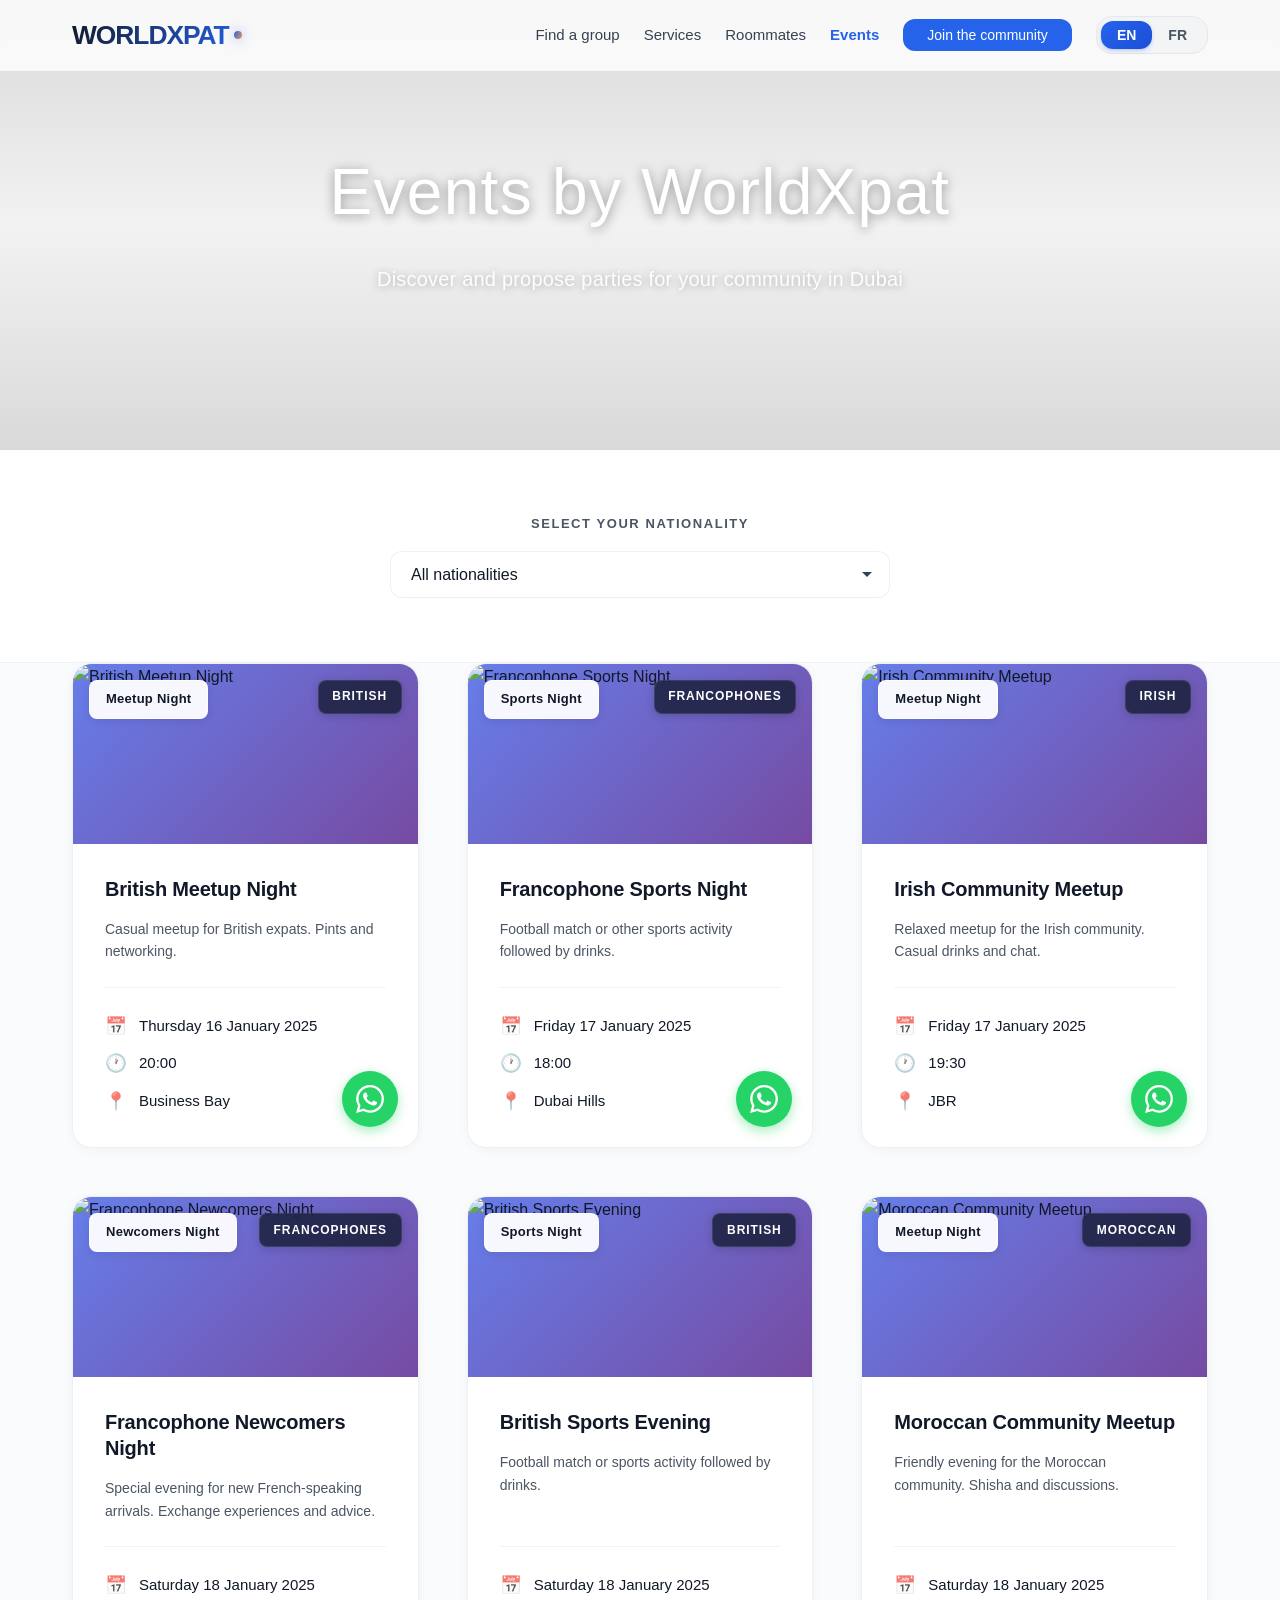
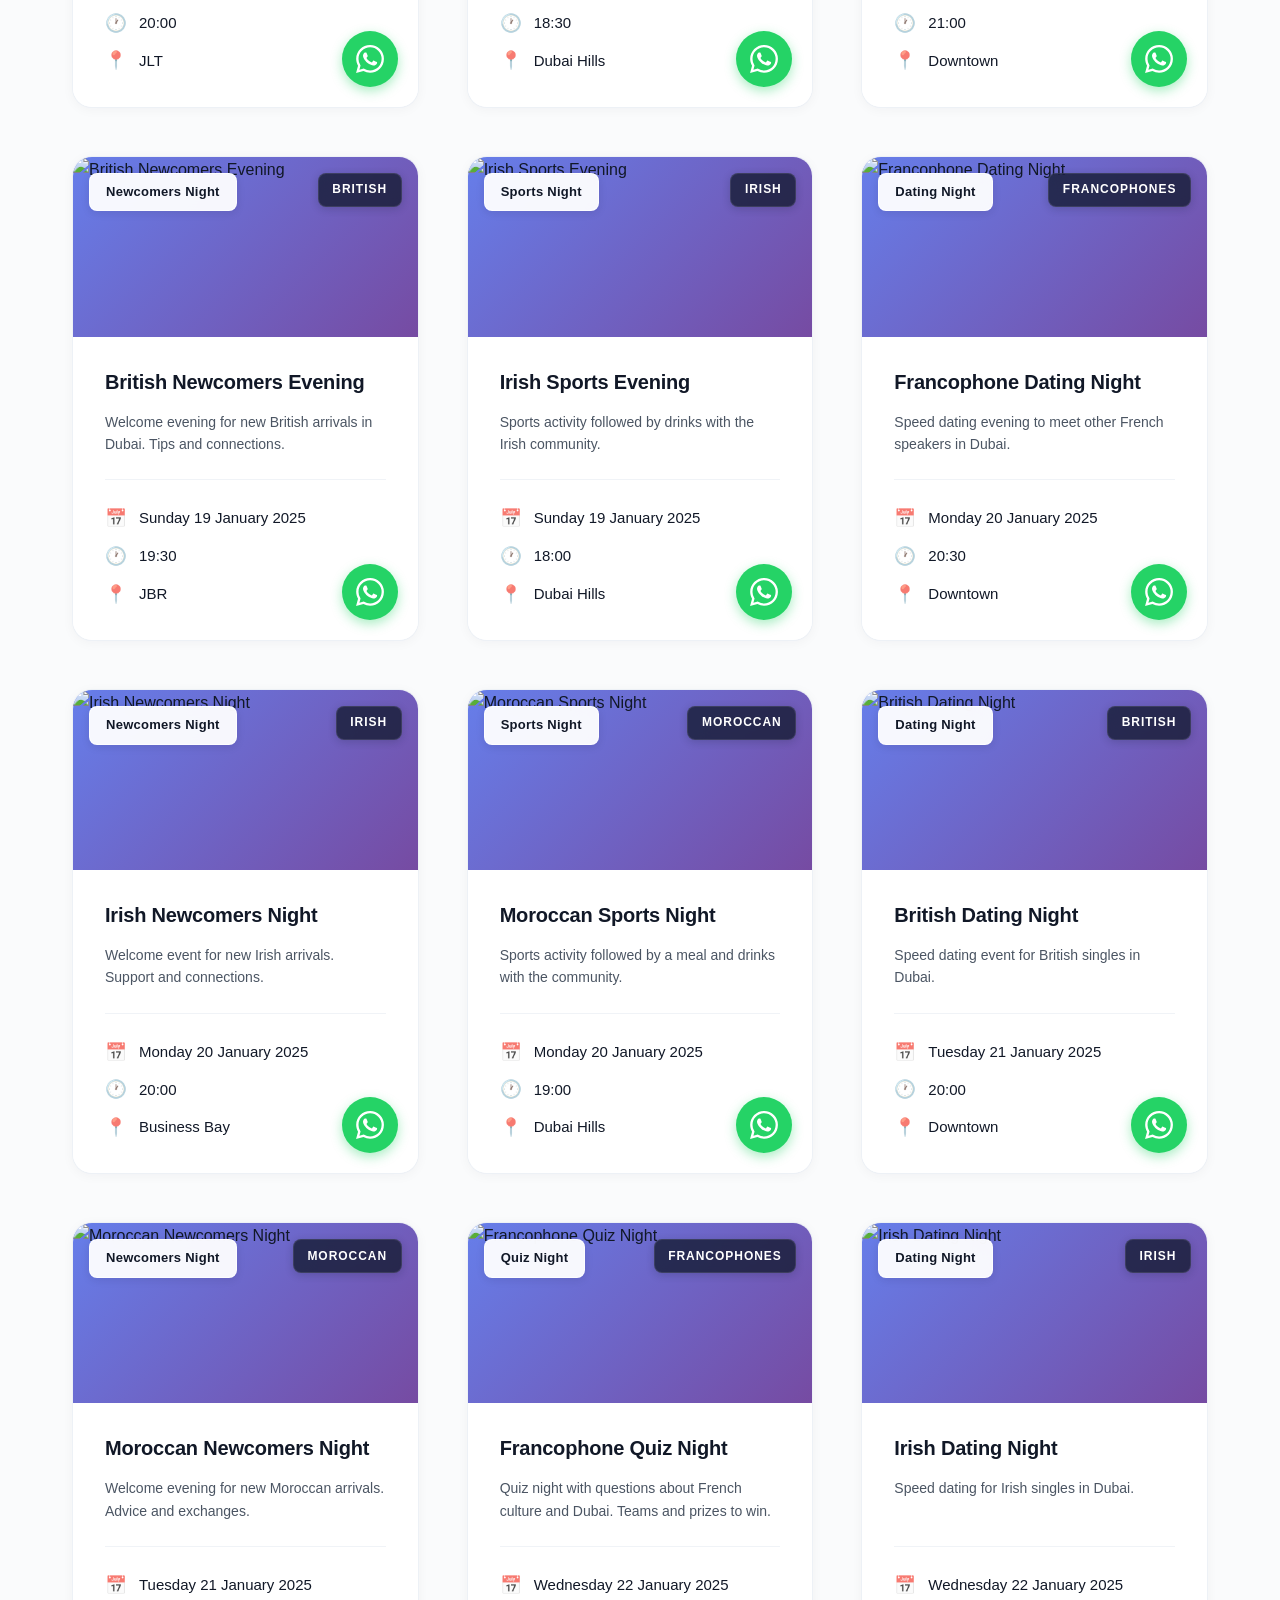
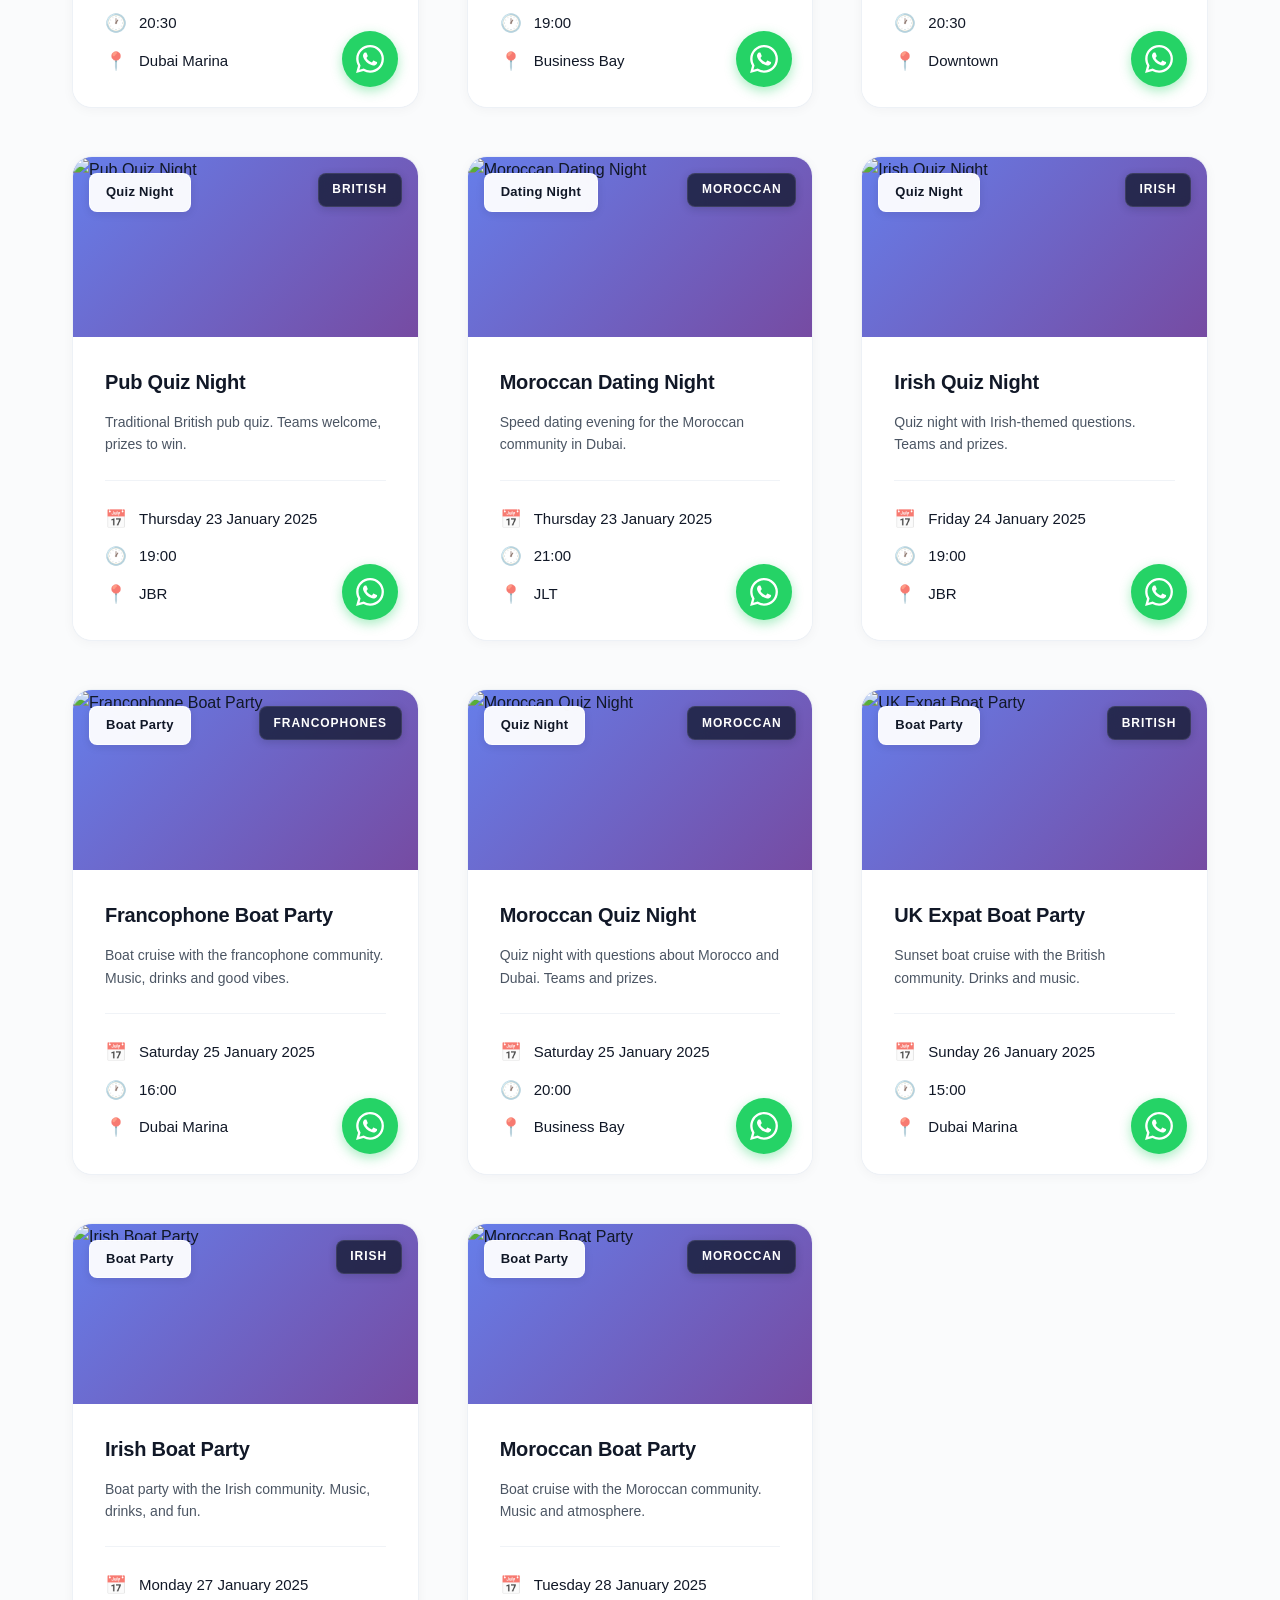
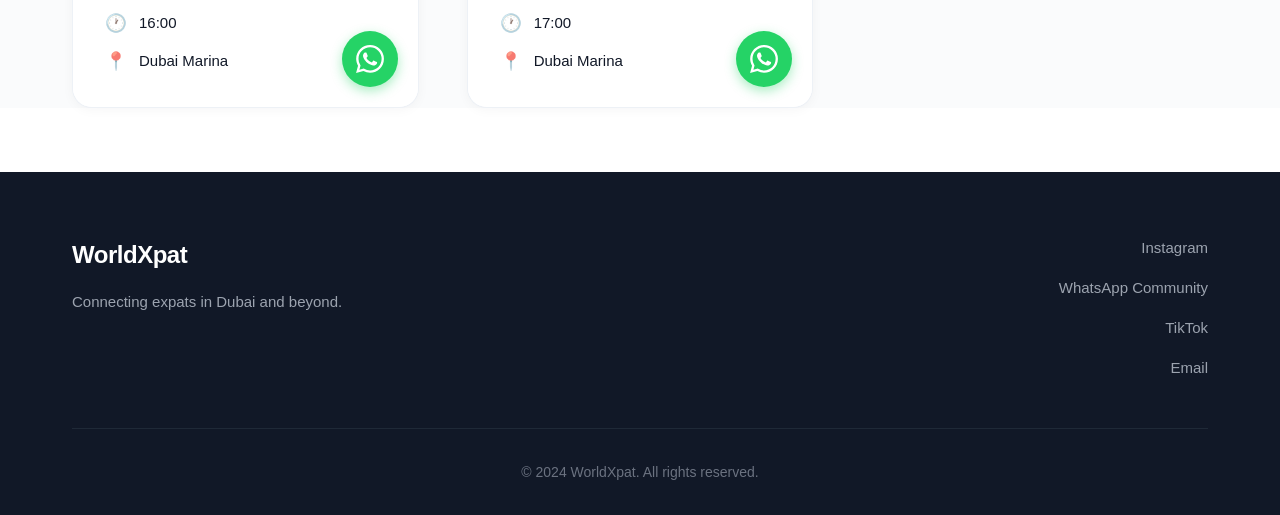
==== WXPP/events.html @ 58583280 "Add files via upload" ====
<!DOCTYPE html>
<html lang="fr">
<head>
  <meta charset="UTF-8">
  <meta name="viewport" content="width=device-width, initial-scale=1.0">
  <meta name="description" content="Proposez et découvrez des événements pour votre communauté à Dubaï - WorldXpat">
  <title>Événements - WorldXpat</title>
  <link rel="stylesheet" href="styles.css">
  <link rel="stylesheet" href="events.css">
</head>
<body>
  <!-- Header / Navbar -->
  <header id="header" class="header">
    <nav class="nav container">
      <div class="nav-logo">
        <a href="index.html" data-i18n="nav_logo">WorldXpat</a>
      </div>
      <ul class="nav-links" id="navLinks">
        <li><a href="index.html#nationalities" class="nav-link" data-i18n="nav_find_group">Find a group</a></li>
        <li><a href="partners.html" class="nav-link">Services</a></li>
        <li><a href="colocation.html" class="nav-link" data-i18n="nav_colocation">Colocation</a></li>
        <li><a href="events.html" class="nav-link active" data-i18n="nav_events">Événements</a></li>
        <li><a href="index.html#groups" class="nav-link btn-nav-cta" data-i18n="nav_cta">Join the community</a></li>
        <li id="languageSwitch" class="nav-link">
          <div class="language-switcher">
            <button type="button" class="language-option" data-language-option="en" aria-pressed="true">EN</button>
            <button type="button" class="language-option" data-language-option="fr" aria-pressed="false">FR</button>
          </div>
        </li>
      </ul>
      <button class="nav-toggle" id="navToggle" aria-label="Toggle menu" data-i18n-attr="aria-label:nav_toggle_label">
        <span></span>
        <span></span>
        <span></span>
      </button>
    </nav>
  </header>

  <!-- Events Hero Section -->
  <section class="events-hero-section">
    <div class="container">
      <h1 class="events-hero-title" data-i18n="events_hero_title">Événements by WorldXpat</h1>
      <p class="events-hero-subtitle" data-i18n="events_hero_subtitle">Découvrez et proposez des soirées pour votre communauté à Dubaï</p>
    </div>
  </section>

  <!-- Nationality Selector -->
  <section class="events-filter-section">
    <div class="container">
      <div class="events-filter-container">
        <label for="nationalitySelect" class="events-filter-label" data-i18n="events_select_nationality">Sélectionnez votre nationalité</label>
        <select id="nationalitySelect" class="events-nationality-select">
          <option value="" data-i18n="events_all_nationalities">Toutes les nationalités</option>
          <option value="FR">🇫🇷 Francophones</option>
          <option value="GB">🇬🇧 British</option>
          <option value="IE">🇮🇪 Irish</option>
          <option value="MA">🇲🇦 Moroccan</option>
        </select>
      </div>
    </div>
  </section>

  <!-- Events List -->
  <section class="events-list-section">
    <div class="container">
      <div id="eventsContainer" class="events-container-grid">
        <!-- Les événements seront affichés ici par JavaScript -->
      </div>
      <div id="eventsEmpty" class="events-empty-state" style="display: none;">
        <p data-i18n="events_empty">Aucun événement disponible pour cette nationalité pour le moment.</p>
      </div>
    </div>
  </section>

  <!-- Footer -->
  <footer class="footer">
    <div class="container">
      <div class="footer-content">
        <div class="footer-brand">
          <h3 class="footer-logo">WorldXpat</h3>
          <p class="footer-tagline" data-i18n="footer_tagline">Connecting expats in Dubai and beyond.</p>
        </div>
        <div class="footer-links">
          <a href="https://instagram.com/worldxpat_dubai" target="_blank" rel="noopener" class="footer-link" data-i18n="footer_instagram">Instagram</a>
          <a href="#" class="footer-link" data-i18n="footer_whatsapp">WhatsApp Community</a>
          <a href="https://www.tiktok.com/@worldXpat4" target="_blank" rel="noopener" class="footer-link" data-i18n="footer_tiktok">TikTok</a>
          <a href="mailto:romain@worldxpat.com" class="footer-link" data-i18n="footer_email">Email</a>
        </div>
      </div>
      <div class="footer-bottom">
        <p data-i18n="footer_bottom">&copy; 2024 WorldXpat. All rights reserved.</p>
      </div>
    </div>
  </footer>

  <script src="script.js"></script>
  <script src="events.js"></script>
</body>
</html>
---- WXPP/styles.css ----
/* ============================================
   VARIABLES & RESET
   ============================================ */

:root {
  /* Couleurs principales */
  --color-primary: #2563eb;
  --color-primary-dark: #1d4ed8;
  --color-primary-light: #3b82f6;
  
  /* Couleurs secondaires (sable/beige) */
  --color-sand: #f6d5b0;
  --color-sand-light: #fae8d1;
  --color-sand-dark: #ec9455;
  
  /* Gold accents for premium feel */
  --color-gold: #d4af37;
  --color-gold-light: #f4e4bc;
  --color-gold-dark: #b8941f;
  
  /* Neutres */
  --color-white: #ffffff;
  --color-gray-50: #f9fafb;
  --color-gray-100: #f3f4f6;
  --color-gray-200: #e5e7eb;
  --color-gray-300: #d1d5db;
  --color-gray-400: #9ca3af;
  --color-gray-500: #6b7280;
  --color-gray-600: #4b5563;
  --color-gray-700: #374151;
  --color-gray-800: #1f2937;
  --color-gray-900: #111827;
  
  /* Typographie */
  --font-family: -apple-system, BlinkMacSystemFont, 'Segoe UI', 'Roboto', 'Oxygen',
    'Ubuntu', 'Cantarell', 'Fira Sans', 'Droid Sans', 'Helvetica Neue', sans-serif;
  
  /* Espacements */
  --spacing-xs: 0.5rem;
  --spacing-sm: 1rem;
  --spacing-md: 1.5rem;
  --spacing-lg: 2rem;
  --spacing-xl: 3rem;
  --spacing-2xl: 4rem;
  --spacing-3xl: 6rem;
  
  /* Ombres */
  --shadow-sm: 0 1px 2px 0 rgba(0, 0, 0, 0.05);
  --shadow-md: 0 4px 6px -1px rgba(0, 0, 0, 0.1), 0 2px 4px -1px rgba(0, 0, 0, 0.06);
  --shadow-lg: 0 10px 15px -3px rgba(0, 0, 0, 0.1), 0 4px 6px -2px rgba(0, 0, 0, 0.05);
  --shadow-xl: 0 20px 25px -5px rgba(0, 0, 0, 0.1), 0 10px 10px -5px rgba(0, 0, 0, 0.04);
  
  /* Bordures */
  --radius-sm: 0.5rem;
  --radius-md: 0.75rem;
  --radius-lg: 1rem;
  --radius-xl: 1.5rem;
  --radius-2xl: 2rem;
  
  /* Transitions */
  --transition-fast: 150ms ease;
  --transition-base: 300ms ease;
  --transition-slow: 500ms ease;
}

* {
  margin: 0;
  padding: 0;
  box-sizing: border-box;
}

html {
  scroll-behavior: smooth;
  font-size: 16px;
}

body {
  font-family: var(--font-family);
  color: var(--color-gray-900);
  background-color: var(--color-white);
  line-height: 1.6;
  -webkit-font-smoothing: antialiased;
  -moz-osx-font-smoothing: grayscale;
}

/* ============================================
   UTILITAIRES
   ============================================ */

.container {
  width: 100%;
  max-width: 1200px;
  margin: 0 auto;
  padding: 0 var(--spacing-md);
}

@media (min-width: 768px) {
  .container {
    padding: 0 var(--spacing-lg);
  }
}

.text-primary {
  color: var(--color-primary);
}

.section {
  padding: var(--spacing-3xl) 0;
}

.section-alt {
  background-color: var(--color-gray-50);
}

.section-header {
  text-align: center;
  margin-bottom: var(--spacing-2xl);
  max-width: 700px;
  margin-left: auto;
  margin-right: auto;
}

.section-title {
  font-size: 2rem;
  font-weight: 700;
  color: var(--color-gray-900);
  margin-bottom: var(--spacing-sm);
  letter-spacing: -0.02em;
}

.section-subtitle {
  font-size: 1.125rem;
  color: var(--color-gray-600);
  line-height: 1.7;
}

@media (min-width: 768px) {
  .section-title {
    font-size: 2.5rem;
  }
  
  .section-subtitle {
    font-size: 1.25rem;
  }
}

/* ============================================
   HEADER / NAVBAR
   ============================================ */

.header {
  position: fixed;
  top: 0;
  left: 0;
  right: 0;
  z-index: 1000;
  background-color: rgba(255, 255, 255, 0.8);
  backdrop-filter: blur(10px);
  -webkit-backdrop-filter: blur(10px);
  transition: all var(--transition-base);
  border-bottom: 1px solid transparent;
}

.header.scrolled {
  background-color: rgba(255, 255, 255, 0.95);
  box-shadow: var(--shadow-sm);
  border-bottom-color: var(--color-gray-200);
}

.nav {
  display: flex;
  align-items: center;
  justify-content: space-between;
  padding: var(--spacing-md) var(--spacing-md);
  height: 70px;
  gap: var(--spacing-sm);
  overflow: hidden;
}

@media (min-width: 768px) {
  .nav {
    padding: var(--spacing-md) var(--spacing-lg);
  }
}

.nav-logo a {
  font-size: 1.65rem;
  font-weight: 700;
  text-decoration: none;
  letter-spacing: -0.04em;
  background: linear-gradient(120deg, var(--color-gray-900), var(--color-primary));
  -webkit-background-clip: text;
  background-clip: text;
  color: transparent;
  display: inline-flex;
  align-items: center;
  gap: 0.35rem;
  transition: transform var(--transition-fast);
  text-transform: uppercase;
}

.nav-logo a::after {
  content: '';
  width: 8px;
  height: 8px;
  border-radius: 999px;
  background: linear-gradient(120deg, var(--color-primary), var(--color-sand-dark));
  box-shadow: 0 0 12px rgba(37, 99, 235, 0.5);
}

.nav-logo a:hover {
  transform: translateY(-1px);
}

.nav-links {
  display: none;
  list-style: none;
  align-items: center;
  gap: var(--spacing-md);
  flex-wrap: nowrap;
  white-space: nowrap;
}

@media (min-width: 768px) {
  .nav-links {
    display: flex;
    gap: var(--spacing-sm);
  }
}

@media (min-width: 1024px) {
  .nav-links {
    gap: var(--spacing-md);
  }
}

.nav-link {
  color: var(--color-gray-700);
  text-decoration: none;
  font-size: 0.875rem;
  font-weight: 500;
  transition: color var(--transition-fast);
  position: relative;
  white-space: nowrap;
  flex-shrink: 0;
}

@media (min-width: 1024px) {
  .nav-link {
    font-size: 0.9375rem;
  }
}

.nav-link:hover {
  color: var(--color-primary);
}

.nav-link.btn-nav-cta {
  background-color: var(--color-primary);
  color: var(--color-white);
  padding: var(--spacing-xs) var(--spacing-sm);
  border-radius: var(--radius-md);
  transition: all var(--transition-fast);
  font-size: 0.8125rem;
  white-space: nowrap;
  flex-shrink: 0;
}

@media (min-width: 1024px) {
  .nav-link.btn-nav-cta {
    padding: var(--spacing-xs) var(--spacing-md);
    font-size: 0.875rem;
  }
}

.nav-link.btn-nav-cta:hover {
  background-color: var(--color-primary-dark);
  color: var(--color-white);
  transform: translateY(-1px);
  box-shadow: var(--shadow-md);
}

.nav-toggle {
  display: flex;
  flex-direction: column;
  gap: 4px;
  background: none;
  border: none;
  cursor: pointer;
  padding: var(--spacing-xs);
}

@media (min-width: 768px) {
  .nav-toggle {
    display: none;
  }
}

.nav-toggle span {
  width: 24px;
  height: 2px;
  background-color: var(--color-gray-900);
  transition: all var(--transition-fast);
  border-radius: 2px;
}

.nav-toggle.active span:nth-child(1) {
  transform: rotate(45deg) translate(6px, 6px);
}

.nav-toggle.active span:nth-child(2) {
  opacity: 0;
}

.nav-toggle.active span:nth-child(3) {
  transform: rotate(-45deg) translate(6px, -6px);
}

/* Language Switcher */
.language-switcher {
  display: inline-flex;
  align-items: center;
  background-color: var(--color-gray-100);
  border-radius: var(--radius-lg);
  padding: 4px;
  gap: 0;
  position: relative;
  border: 1px solid var(--color-gray-200);
  transition: all var(--transition-fast);
  flex-shrink: 0;
  white-space: nowrap;
}

.language-switcher:hover {
  border-color: var(--color-gray-300);
  box-shadow: var(--shadow-sm);
}

.language-option {
  position: relative;
  padding: 6px 12px;
  font-size: 0.8125rem;
  font-weight: 600;
  color: var(--color-gray-600);
  background: transparent;
  border: none;
  border-radius: var(--radius-md);
  cursor: pointer;
  transition: all var(--transition-fast);
  font-family: inherit;
  z-index: 1;
  min-width: 40px;
  text-align: center;
  white-space: nowrap;
}

@media (min-width: 1024px) {
  .language-option {
    padding: 6px 16px;
    font-size: 0.875rem;
    min-width: 44px;
  }
}

.language-option:hover {
  color: var(--color-gray-900);
}

.language-option[aria-pressed="true"] {
  color: var(--color-white);
  background: linear-gradient(135deg, var(--color-primary), var(--color-primary-dark));
  box-shadow: 
    0 2px 4px rgba(37, 99, 235, 0.2),
    0 1px 2px rgba(37, 99, 235, 0.1);
}

.language-option[aria-pressed="true"]:hover {
  background: linear-gradient(135deg, var(--color-primary-dark), var(--color-primary));
  transform: translateY(-1px);
  box-shadow: 
    0 4px 6px rgba(37, 99, 235, 0.25),
    0 2px 4px rgba(37, 99, 235, 0.15);
}

/* Mobile menu */
@media (max-width: 767px) {
  .nav-links.mobile-open {
    display: flex;
    flex-direction: column;
    position: absolute;
    top: 100%;
    left: 0;
    right: 0;
    background-color: var(--color-white);
    padding: var(--spacing-md);
    box-shadow: var(--shadow-lg);
    border-top: 1px solid var(--color-gray-200);
  }
  
  .nav-links.mobile-open .nav-link {
    padding: var(--spacing-sm) 0;
    width: 100%;
  }
}

/* ============================================
   HERO SECTION
   ============================================ */

.hero {
  position: relative;
  padding: calc(70px + var(--spacing-3xl)) 0 calc(var(--spacing-3xl) + var(--spacing-xl));
  min-height: calc(100vh - 70px);
  display: flex;
  align-items: center;
  overflow: hidden;
}

/* Hero Background - Dégradé radial + shapes floues */
.hero-background {
  position: absolute;
  top: 0;
  left: 0;
  right: 0;
  bottom: 0;
  z-index: 0;
  pointer-events: none;
}

.hero-gradient {
  position: absolute;
  top: -20%;
  left: -10%;
  width: 120%;
  height: 120%;
  background: radial-gradient(circle at 30% 50%, rgba(37, 99, 235, 0.08) 0%, rgba(255, 255, 255, 0) 60%);
  opacity: 1;
}

.hero-shape {
  position: absolute;
  border-radius: 50%;
  filter: blur(100px);
  opacity: 0.4;
  pointer-events: none;
}

.hero-shape-1 {
  width: 500px;
  height: 500px;
  background: var(--color-primary);
  top: -200px;
  right: -150px;
  animation: float 20s ease-in-out infinite;
}

.hero-shape-2 {
  width: 400px;
  height: 400px;
  background: var(--color-sand);
  bottom: -150px;
  left: -100px;
  animation: float 25s ease-in-out infinite reverse;
}

@keyframes float {
  0%, 100% {
    transform: translate(0, 0) scale(1);
  }
  50% {
    transform: translate(30px, -30px) scale(1.1);
  }
}

.hero-content {
  position: relative;
  z-index: 1;
  display: grid;
  gap: var(--spacing-2xl);
  align-items: start;
  width: 100%;
}

@media (min-width: 1024px) {
  .hero-content {
    grid-template-columns: 1fr 1fr;
    gap: var(--spacing-3xl);
    align-items: center;
  }
}

.hero-text {
  display: flex;
  flex-direction: column;
  gap: var(--spacing-xl);
  max-width: 520px;
}

.hero-text .hero-title,
.hero-text .hero-subtitle,
.hero-text .hero-cta {
  width: 100%;
}

.hero-text-wrapper {
  width: 100%;
}

.hero-text {
  margin: 0 auto;
}

@media (min-width: 1024px) {
  .hero-text {
    margin: 0;
  }
}

.hero-visual {
  position: relative;
  z-index: 1;
  display: flex;
  width: 100%;
  justify-content: center;
}

.hero-visual::before {
  content: '';
  position: absolute;
  top: -10%;
  right: 10%;
  width: 220px;
  height: 220px;
  background: radial-gradient(circle, rgba(250, 232, 209, 0.7), transparent 70%);
  filter: blur(20px);
  opacity: 0.6;
  pointer-events: none;
  z-index: -1;
}

@media (min-width: 1024px) {
  .hero-visual {
    justify-content: flex-end;
  }
}

.hero-cards {
  display: flex;
  flex-direction: column;
  gap: var(--spacing-xl);
  width: min(420px, 100%);
  margin: 0 auto;
}

@media (min-width: 640px) {
  .hero-cards {
    width: min(460px, 100%);
  }
}

.founder-card {
  width: min(360px, 100%);
  background: rgba(255, 255, 255, 0.92);
  border: 1px solid rgba(255, 255, 255, 0.6);
  border-radius: 32px;
  padding: var(--spacing-lg);
  box-shadow:
    0 25px 60px rgba(15, 23, 42, 0.15),
    0 10px 25px rgba(15, 23, 42, 0.08);
  backdrop-filter: blur(18px);
  -webkit-backdrop-filter: blur(18px);
  position: relative;
  overflow: hidden;
}

.founder-card::after {
  content: '';
  position: absolute;
  inset: 0;
  border-radius: 32px;
  border: 1px solid rgba(37, 99, 235, 0.15);
  pointer-events: none;
}

.founder-image {
  width: min(260px, 100%);
  aspect-ratio: 1 / 1;
  padding: 6px;
  border-radius: 999px;
  background: linear-gradient(135deg, rgba(37, 99, 235, 0.7), rgba(236, 148, 85, 0.7));
  margin: 0 auto;
  display: flex;
}

.founder-image img {
  width: 100%;
  height: 100%;
  border-radius: 999px;
  object-fit: cover;
  display: block;
  box-shadow: inset 0 0 30px rgba(0, 0, 0, 0.12);
}

.founder-info {
  margin-top: var(--spacing-md);
}

.founder-label {
  font-size: 0.75rem;
  letter-spacing: 0.25em;
  text-transform: uppercase;
  color: var(--color-gray-500);
  margin-bottom: var(--spacing-xs);
}

.founder-name {
  font-size: 1.25rem;
  font-weight: 600;
  color: var(--color-gray-900);
  margin-bottom: var(--spacing-xs);
}

.founder-quote {
  font-size: 0.9375rem;
  color: var(--color-gray-600);
  line-height: 1.6;
  font-style: italic;
}

.hero-title {
  font-size: 2.75rem;
  font-weight: 700;
  line-height: 1.15;
  color: var(--color-gray-900);
  letter-spacing: -0.04em;
  margin: 0;
}

@media (min-width: 768px) {
  .hero-title {
    font-size: 3.85rem;
  }
}

@media (min-width: 1024px) {
  .hero-title {
    font-size: 4.4rem;
  }
}

.hero-subtitle {
  font-size: 1.25rem;
  color: var(--color-gray-600);
  line-height: 1.8;
  margin: 0;
  max-width: 90%;
}

@media (min-width: 768px) {
  .hero-subtitle {
    font-size: 1.375rem;
    max-width: 100%;
  }
}

.hero-cta {
  display: flex;
  flex-direction: column;
  gap: var(--spacing-md);
  margin-top: var(--spacing-sm);
}

@media (min-width: 640px) {
  .hero-cta {
    flex-direction: row;
    gap: var(--spacing-lg);
  }
}

/* Animations Hero */
.hero-animate-fade-up {
  opacity: 0;
  transform: translateY(30px);
  animation: fadeUp 800ms cubic-bezier(0.16, 1, 0.3, 1) forwards;
}

.hero-animate-slide-in {
  opacity: 0;
  transform: translateX(50px);
  animation: slideIn 800ms cubic-bezier(0.16, 1, 0.3, 1) forwards;
}

@keyframes fadeUp {
  to {
    opacity: 1;
    transform: translateY(0);
  }
}

@keyframes slideIn {
  to {
    opacity: 1;
    transform: translateX(0);
  }
}

/* Preview Card */
.hero-preview {
  position: relative;
}

.preview-card-wrapper {
  position: relative;
}

.preview-card-bg {
  position: absolute;
  top: 50%;
  left: 50%;
  transform: translate(-50%, -50%);
  width: 110%;
  height: 110%;
  background: radial-gradient(circle, rgba(37, 99, 235, 0.15) 0%, transparent 70%);
  filter: blur(60px);
  z-index: 0;
  opacity: 0.6;
}

.preview-card {
  position: relative;
  z-index: 1;
  background: var(--color-white);
  border-radius: var(--radius-2xl);
  box-shadow: 
    0 20px 25px -5px rgba(0, 0, 0, 0.08),
    0 10px 10px -5px rgba(0, 0, 0, 0.04),
    0 0 0 1px rgba(0, 0, 0, 0.05);
  padding: var(--spacing-xl);
  border: 1px solid rgba(0, 0, 0, 0.06);
  transition: all 600ms cubic-bezier(0.16, 1, 0.3, 1);
  transform: translateY(0);
}

.preview-card:hover {
  transform: translateY(-8px);
  box-shadow: 
    0 32px 40px -8px rgba(0, 0, 0, 0.12),
    0 16px 20px -8px rgba(0, 0, 0, 0.08),
    0 0 0 1px rgba(0, 0, 0, 0.05);
}

.preview-header h3 {
  font-size: 1.25rem;
  font-weight: 600;
  color: var(--color-gray-900);
  margin-bottom: var(--spacing-lg);
  letter-spacing: -0.01em;
}

.preview-groups {
  display: flex;
  flex-direction: column;
  gap: var(--spacing-md);
}

.preview-group-item {
  display: flex;
  align-items: center;
  gap: var(--spacing-md);
  padding: var(--spacing-md);
  border-radius: var(--radius-lg);
  transition: all var(--transition-base);
  background-color: transparent;
}

.preview-group-item:hover {
  background-color: var(--color-gray-50);
  transform: translateX(4px);
}

.preview-flag {
  font-size: 2rem;
  line-height: 1;
  flex-shrink: 0;
}

.preview-group-info {
  flex: 1;
  min-width: 0;
}

.preview-group-name {
  font-weight: 600;
  color: var(--color-gray-900);
  font-size: 1rem;
  margin-bottom: 6px;
  line-height: 1.3;
}

.preview-group-meta {
  display: flex;
  gap: var(--spacing-xs);
  flex-wrap: wrap;
  align-items: center;
}

.preview-badge {
  font-size: 0.8125rem;
  color: var(--color-gray-600);
  background-color: var(--color-gray-100);
  padding: 4px 10px;
  border-radius: var(--radius-sm);
  font-weight: 500;
}

.preview-tag {
  font-size: 0.8125rem;
  color: var(--color-primary);
  background-color: rgba(37, 99, 235, 0.12);
  padding: 4px 10px;
  border-radius: var(--radius-sm);
  font-weight: 500;
}

/* ============================================
   BOUTONS
   ============================================ */

.btn {
  display: inline-flex;
  align-items: center;
  justify-content: center;
  padding: var(--spacing-md) var(--spacing-xl);
  font-size: 1.0625rem;
  font-weight: 600;
  text-decoration: none;
  border-radius: 16px;
  transition: all 300ms cubic-bezier(0.16, 1, 0.3, 1);
  cursor: pointer;
  border: none;
  font-family: inherit;
  letter-spacing: -0.01em;
}

.btn-primary {
  background-color: var(--color-primary);
  color: var(--color-white);
  box-shadow: 
    0 4px 6px -1px rgba(37, 99, 235, 0.2),
    0 2px 4px -1px rgba(37, 99, 235, 0.1);
}

.btn-primary:hover {
  background-color: var(--color-primary-dark);
  transform: translateY(-3px);
  box-shadow: 
    0 10px 15px -3px rgba(37, 99, 235, 0.3),
    0 4px 6px -2px rgba(37, 99, 235, 0.15);
}

.btn-secondary {
  background-color: var(--color-white);
  color: var(--color-gray-900);
  border: 2px solid var(--color-gray-300);
  box-shadow: 0 1px 2px 0 rgba(0, 0, 0, 0.05);
}

.btn-secondary:hover {
  border-color: var(--color-primary);
  color: var(--color-primary);
  transform: translateY(-3px);
  box-shadow: 
    0 4px 6px -1px rgba(0, 0, 0, 0.1),
    0 2px 4px -1px rgba(0, 0, 0, 0.06);
}

/* ============================================
   NATIONALITÉS
   ============================================ */

.nationalities-grid {
  display: grid;
  grid-template-columns: repeat(auto-fill, minmax(140px, 1fr));
  gap: var(--spacing-md);
  max-width: 900px;
  margin: 0 auto;
}

@media (min-width: 640px) {
  .nationalities-grid {
    grid-template-columns: repeat(auto-fill, minmax(160px, 1fr));
    gap: var(--spacing-lg);
  }
}

.nationality-card {
  background: var(--color-white);
  border: 2px solid var(--color-gray-200);
  border-radius: var(--radius-xl);
  padding: var(--spacing-lg);
  text-align: center;
  cursor: pointer;
  transition: all var(--transition-base);
  position: relative;
  overflow: hidden;
}

.nationality-card::before {
  content: '';
  position: absolute;
  top: 0;
  left: 0;
  right: 0;
  height: 4px;
  background: var(--color-primary);
  transform: scaleX(0);
  transition: transform var(--transition-base);
}

.nationality-card:hover {
  transform: translateY(-4px);
  box-shadow: var(--shadow-lg);
  border-color: var(--color-primary-light);
}

.nationality-card:hover::before {
  transform: scaleX(1);
}

.nationality-card.selected {
  border-color: var(--color-primary);
  background-color: rgba(37, 99, 235, 0.05);
}

.nationality-card.selected::before {
  transform: scaleX(1);
}

.nationality-flag {
  font-size: 3rem;
  line-height: 1;
  margin-bottom: var(--spacing-sm);
  display: block;
}

.nationality-name {
  font-weight: 600;
  color: var(--color-gray-900);
  margin-bottom: var(--spacing-xs);
  font-size: 1rem;
}

.nationality-meta {
  font-size: 0.875rem;
  color: var(--color-gray-500);
}

/* ============================================
   INTÉRÊTS / BESOINS
   ============================================ */

.interests-list {
  display: flex;
  flex-wrap: wrap;
  gap: var(--spacing-sm);
  justify-content: center;
  max-width: 800px;
  margin: 0 auto;
}

.interest-pill {
  padding: var(--spacing-sm) var(--spacing-lg);
  background-color: var(--color-white);
  border: 2px solid var(--color-gray-300);
  border-radius: 9999px;
  font-size: 0.9375rem;
  font-weight: 500;
  color: var(--color-gray-700);
  cursor: pointer;
  transition: all var(--transition-base);
  font-family: inherit;
}

.interest-pill:hover {
  border-color: var(--color-primary);
  color: var(--color-primary);
  transform: translateY(-2px);
}

.interest-pill.selected {
  background-color: var(--color-primary);
  border-color: var(--color-primary);
  color: var(--color-white);
  box-shadow: var(--shadow-md);
}

/* ============================================
   GROUPES WHATSAPP
   ============================================ */

.groups-grid {
  display: grid;
  grid-template-columns: 1fr;
  gap: var(--spacing-lg);
  margin-top: var(--spacing-xl);
}

@media (min-width: 640px) {
  .groups-grid {
    grid-template-columns: repeat(2, 1fr);
  }
}

@media (min-width: 1024px) {
  .groups-grid {
    grid-template-columns: repeat(3, 1fr);
  }
}

.group-card {
  background: var(--color-white);
  border: 1px solid var(--color-gray-200);
  border-radius: var(--radius-xl);
  padding: var(--spacing-lg);
  transition: all var(--transition-base);
  display: flex;
  flex-direction: column;
}

.group-card:hover {
  transform: translateY(-4px);
  box-shadow: var(--shadow-lg);
  border-color: var(--color-primary-light);
}

.group-header {
  display: flex;
  align-items: flex-start;
  justify-content: space-between;
  margin-bottom: var(--spacing-sm);
}

.group-flag {
  font-size: 2rem;
  line-height: 1;
}

.group-badge {
  font-size: 0.75rem;
  font-weight: 600;
  padding: 4px 10px;
  border-radius: var(--radius-sm);
  background-color: var(--color-sand-light);
  color: var(--color-sand-dark);
}

.group-badge.official {
  background-color: rgba(37, 99, 235, 0.1);
  color: var(--color-primary);
}

.group-title {
  font-size: 1.125rem;
  font-weight: 600;
  color: var(--color-gray-900);
  margin-bottom: var(--spacing-xs);
  line-height: 1.4;
}

.group-description {
  font-size: 0.9375rem;
  color: var(--color-gray-600);
  line-height: 1.6;
  margin-bottom: var(--spacing-md);
  flex: 1;
}

.group-footer {
  display: flex;
  align-items: center;
  justify-content: space-between;
  margin-top: auto;
  padding-top: var(--spacing-sm);
  border-top: 1px solid var(--color-gray-100);
}

.group-members {
  font-size: 0.875rem;
  color: var(--color-gray-500);
  display: flex;
  align-items: center;
  gap: 4px;
}

.group-btn {
  padding: var(--spacing-xs) var(--spacing-md);
  font-size: 0.875rem;
  background-color: var(--color-primary);
  color: var(--color-white);
  border: none;
  border-radius: var(--radius-md);
  cursor: pointer;
  font-weight: 600;
  transition: all var(--transition-fast);
  font-family: inherit;
}

.group-btn:hover {
  background-color: var(--color-primary-dark);
  transform: translateY(-1px);
}

.group-btn-link {
  display: inline-flex;
  text-decoration: none;
}

.groups-empty {
  text-align: center;
  padding: var(--spacing-2xl);
  color: var(--color-gray-600);
}

/* ============================================
   COMMENT ÇA MARCHE
   ============================================ */

.steps-grid {
  display: grid;
  grid-template-columns: 1fr;
  gap: var(--spacing-xl);
  max-width: 1000px;
  margin: 0 auto;
}

@media (min-width: 768px) {
  .steps-grid {
    grid-template-columns: repeat(3, 1fr);
    gap: var(--spacing-lg);
  }
}

.step-card {
  text-align: center;
  padding: var(--spacing-xl);
  background: var(--color-white);
  border-radius: var(--radius-xl);
  border: 1px solid var(--color-gray-200);
  transition: all var(--transition-base);
}

.step-card:hover {
  transform: translateY(-4px);
  box-shadow: var(--shadow-lg);
}

.step-number {
  width: 60px;
  height: 60px;
  border-radius: 50%;
  background: linear-gradient(135deg, var(--color-primary), var(--color-primary-dark));
  color: var(--color-white);
  display: flex;
  align-items: center;
  justify-content: center;
  font-size: 1.5rem;
  font-weight: 700;
  margin: 0 auto var(--spacing-md);
  box-shadow: var(--shadow-md);
}

.step-title {
  font-size: 1.25rem;
  font-weight: 600;
  color: var(--color-gray-900);
  margin-bottom: var(--spacing-sm);
}

.step-text {
  font-size: 0.9375rem;
  color: var(--color-gray-600);
  line-height: 1.6;
}

/* ============================================
   À PROPOS
   ============================================ */

.section-about-full {
  padding-top: 0;
}

.about-hero-full {
  position: relative;
  width: 100vw;
  height: 420px;
  margin-left: 50%;
  transform: translateX(-50%);
  overflow: hidden;
}

.about-hero-full::before {
  content: '';
  position: absolute;
  inset: 0;
  pointer-events: none;
}

.about-content {
  max-width: 1120px;
  margin: 0 auto;
  position: relative;
}

.about-text {
  text-align: center;
  margin-bottom: var(--spacing-2xl);
}

.about-description {
  font-size: 1.125rem;
  color: var(--color-gray-700);
  line-height: 1.8;
  max-width: 800px;
  margin: 0 auto;
}

.about-hero-overlay {
  position: absolute;
  inset: 0;
  display: flex;
  align-items: center;
  justify-content: center;
  pointer-events: none;
  background: linear-gradient(to bottom, rgba(15, 23, 42, 0.55), transparent 50%, rgba(15, 23, 42, 0.3));
}

.about-hero-text {
  max-width: 900px;
  padding: 24px 24px 28px;
  text-align: center;
  color: #f9fafb;
  pointer-events: auto;
}

.about-hero-title {
  font-size: 2.3rem;
  line-height: 1.1;
  margin-bottom: 12px;
  letter-spacing: -0.03em;
}

.about-hero-description {
  font-size: 1.05rem;
  line-height: 1.8;
  color: #e5e7eb;
}

.about-slider {
  position: relative;
  width: 100%;
  height: 100%;
}

.about-slide {
  position: absolute;
  inset: 0;
  opacity: 0;
  transform: scale(1.02);
  transition: opacity 500ms ease, transform 700ms cubic-bezier(0.16, 1, 0.3, 1);
}

.about-slide-active {
  opacity: 1;
  transform: scale(1);
}

.about-image {
  width: 100%;
  height: 100%;
  display: block;
  object-fit: cover;
}

.about-slider-nav {
  position: absolute;
  top: 50%;
  transform: translateY(-50%);
  width: 40px;
  height: 40px;
  border-radius: 999px;
  border: none;
  background: rgba(15, 23, 42, 0.55);
  color: white;
  display: flex;
  align-items: center;
  justify-content: center;
  cursor: pointer;
  z-index: 3;
  box-shadow: 0 10px 25px rgba(15, 23, 42, 0.3);
  transition: background 200ms ease, transform 150ms ease, box-shadow 150ms ease;
}

.about-slider-nav:hover {
  background: rgba(15, 23, 42, 0.8);
  transform: translateY(-50%) scale(1.05);
  box-shadow: 0 14px 30px rgba(15, 23, 42, 0.4);
}

.about-slider-prev {
  left: 18px;
}

.about-slider-next {
  right: 18px;
}

.about-slider-dots {
  position: absolute;
  left: 50%;
  bottom: 18px;
  transform: translateX(-50%);
  display: flex;
  gap: 8px;
  z-index: 3;
}

.about-slider-dot {
  width: 9px;
  height: 9px;
  border-radius: 999px;
  border: none;
  background: rgba(255, 255, 255, 0.5);
  cursor: pointer;
  transition: width 180ms ease, background 180ms ease, transform 150ms ease;
}

.about-slider-dot-active {
  width: 20px;
  background: #2563eb;
}

@media (max-width: 767px) {
  .about-hero-full {
    height: 320px;
  }

  .about-slider-nav {
    width: 34px;
    height: 34px;
  }

  .about-hero-text {
    padding: 24px 16px 28px;
  }

  .about-hero-title {
    font-size: 1.8rem;
  }

  .about-hero-description {
    font-size: 0.98rem;
  }
}

.about-highlights {
  display: grid;
  grid-template-columns: 1fr;
  gap: var(--spacing-lg);
  margin-top: var(--spacing-2xl);
}

@media (min-width: 768px) {
  .about-highlights {
    grid-template-columns: repeat(2, 1fr);
  }
}

@media (min-width: 1024px) {
  .about-highlights {
    grid-template-columns: repeat(4, 1fr);
  }
}

.highlight-card {
  text-align: center;
  padding: var(--spacing-xl);
  background: var(--color-white);
  border-radius: var(--radius-xl);
  border: 1px solid var(--color-gray-200);
  transition: all var(--transition-base);
  display: flex;
  flex-direction: column;
  align-items: center;
}

.highlight-card:hover {
  transform: translateY(-4px);
  box-shadow: var(--shadow-lg);
  border-color: rgba(37, 99, 235, 0.2);
}

.highlight-icon {
  width: 56px;
  height: 56px;
  margin-bottom: var(--spacing-md);
  display: flex;
  align-items: center;
  justify-content: center;
  background: linear-gradient(135deg, rgba(37, 99, 235, 0.08), rgba(37, 99, 235, 0.12));
  border-radius: 16px;
  color: #2563eb;
  transition: all var(--transition-base);
}

.highlight-icon svg {
  width: 28px;
  height: 28px;
  stroke-width: 2;
}

.highlight-card:hover .highlight-icon {
  background: linear-gradient(135deg, rgba(37, 99, 235, 0.15), rgba(37, 99, 235, 0.2));
  transform: scale(1.05);
  color: #1d4ed8;
}

.highlight-title {
  font-size: 1.125rem;
  font-weight: 600;
  color: var(--color-gray-900);
  margin-bottom: var(--spacing-xs);
}

.highlight-text {
  font-size: 0.9375rem;
  color: var(--color-gray-600);
  line-height: 1.6;
}

/* ============================================
   FAQ
   ============================================ */

.faq-list {
  max-width: 800px;
  margin: 0 auto;
}

.faq-item {
  background: var(--color-white);
  border: 1px solid var(--color-gray-200);
  border-radius: var(--radius-lg);
  margin-bottom: var(--spacing-md);
  overflow: hidden;
  transition: all var(--transition-base);
}

.faq-item:hover {
  box-shadow: var(--shadow-md);
}

.faq-question {
  width: 100%;
  padding: var(--spacing-lg);
  background: none;
  border: none;
  text-align: left;
  cursor: pointer;
  display: flex;
  align-items: center;
  justify-content: space-between;
  font-size: 1rem;
  font-weight: 600;
  color: var(--color-gray-900);
  font-family: inherit;
  transition: color var(--transition-fast);
}

.faq-question:hover {
  color: var(--color-primary);
}

.faq-icon {
  font-size: 1.5rem;
  font-weight: 300;
  color: var(--color-primary);
  transition: transform var(--transition-base);
  flex-shrink: 0;
  margin-left: var(--spacing-sm);
}

.faq-item.active .faq-icon {
  transform: rotate(45deg);
}

.faq-answer {
  max-height: 0;
  overflow: hidden;
  transition: max-height var(--transition-base), padding var(--transition-base);
  padding: 0 var(--spacing-lg);
}

.faq-item.active .faq-answer {
  max-height: 500px;
  padding: 0 var(--spacing-lg) var(--spacing-lg);
}

.faq-answer p {
  color: var(--color-gray-600);
  line-height: 1.7;
  padding-top: var(--spacing-sm);
}

/* ============================================
   FOOTER
   ============================================ */

.footer {
  background-color: var(--color-gray-900);
  color: var(--color-gray-300);
  padding: var(--spacing-2xl) 0 var(--spacing-lg);
}

.footer-content {
  display: grid;
  grid-template-columns: 1fr;
  gap: var(--spacing-xl);
  margin-bottom: var(--spacing-xl);
  text-align: center;
}

@media (min-width: 768px) {
  .footer-content {
    grid-template-columns: 1fr 1fr;
    text-align: left;
  }
}

.footer-logo {
  font-size: 1.5rem;
  font-weight: 700;
  color: var(--color-white);
  margin-bottom: var(--spacing-sm);
  letter-spacing: -0.02em;
}

.footer-tagline {
  font-size: 0.9375rem;
  color: var(--color-gray-400);
  line-height: 1.6;
}

.footer-links {
  display: flex;
  flex-direction: column;
  gap: var(--spacing-sm);
  align-items: center;
}

@media (min-width: 768px) {
  .footer-links {
    align-items: flex-end;
  }
}

.footer-link {
  color: var(--color-gray-400);
  text-decoration: none;
  font-size: 0.9375rem;
  transition: color var(--transition-fast);
}

.footer-link:hover {
  color: var(--color-white);
}

.footer-bottom {
  text-align: center;
  padding-top: var(--spacing-lg);
  border-top: 1px solid var(--color-gray-800);
  font-size: 0.875rem;
  color: var(--color-gray-500);
}

/* ============================================
   ANIMATIONS AU SCROLL
   ============================================ */

.fade-in {
  opacity: 0;
  transform: translateY(20px);
  transition: opacity var(--transition-slow), transform var(--transition-slow);
}

.fade-in.visible {
  opacity: 1;
  transform: translateY(0);
}

/* ============================================
   PARTNERS SECTION
   ============================================ */

.partners-grid {
  display: grid;
  grid-template-columns: 1fr;
  gap: var(--spacing-xl);
  max-width: 1200px;
  margin: 0 auto;
}

.partner-card-animate {
  opacity: 0;
  transform: translateY(30px) scale(0.95);
  animation: partnerCardFadeIn 600ms cubic-bezier(0.16, 1, 0.3, 1) forwards;
}

@keyframes partnerCardFadeIn {
  to {
    opacity: 1;
    transform: translateY(0) scale(1);
  }
}

/* Trusted Partner Badge */
.partner-trusted-badge {
  position: absolute;
  top: var(--spacing-md);
  right: var(--spacing-md);
  display: inline-flex;
  align-items: center;
  gap: 6px;
  padding: 6px 12px;
  background: rgba(37, 99, 235, 0.08);
  border: 1px solid rgba(37, 99, 235, 0.15);
  border-radius: 20px;
  font-size: 0.75rem;
  font-weight: 600;
  color: var(--color-primary);
  opacity: 0;
  transform: translateY(-4px);
  transition: all 500ms cubic-bezier(0.16, 1, 0.3, 1);
  z-index: 3;
  pointer-events: none;
}

.partner-card:hover .partner-trusted-badge {
  opacity: 1;
  transform: translateY(0);
}

.partner-trusted-badge::before {
  content: '✓';
  display: inline-block;
  width: 16px;
  height: 16px;
  background: var(--color-primary);
  color: var(--color-white);
  border-radius: 50%;
  font-size: 10px;
  line-height: 16px;
  text-align: center;
  font-weight: 700;
  flex-shrink: 0;
}

.partner-avatar-placeholder-wrapper {
  position: relative;
  width: 240px;
  height: 240px;
  margin: 0 auto var(--spacing-2xl);
  display: flex;
  align-items: center;
  justify-content: center;
  transition: all 600ms cubic-bezier(0.16, 1, 0.3, 1);
  padding: 10px;
  background: linear-gradient(135deg, var(--color-primary) 0%, var(--color-primary-light) 40%, var(--color-sand-dark) 100%);
  border-radius: 50%;
  box-shadow: 
    0 20px 60px rgba(37, 99, 235, 0.25),
    0 10px 30px rgba(37, 99, 235, 0.15);
}

.partner-avatar-placeholder {
  display: flex;
  align-items: center;
  justify-content: center;
  width: 220px;
  height: 220px;
  border-radius: 50%;
  background: linear-gradient(135deg, var(--color-primary) 0%, var(--color-primary-light) 40%, var(--color-sand-dark) 100%);
  color: var(--color-white);
  font-size: 4rem;
  font-weight: 700;
  position: relative;
  z-index: 2;
  transition: all 600ms cubic-bezier(0.16, 1, 0.3, 1);
  border: 4px solid var(--color-white);
  box-shadow: 
    0 0 0 1px rgba(255, 255, 255, 0.3) inset,
    0 4px 12px rgba(0, 0, 0, 0.1);
  letter-spacing: 0.02em;
}

.partner-card:hover .partner-avatar-placeholder-wrapper {
  transform: scale(1.04);
  background: linear-gradient(135deg, var(--color-primary-light) 0%, var(--color-primary) 40%, var(--color-sand) 100%);
  box-shadow: 
    0 28px 80px rgba(37, 99, 235, 0.35),
    0 14px 40px rgba(37, 99, 235, 0.25);
}

.partner-card:hover .partner-avatar-placeholder {
  box-shadow: 
    0 0 0 1px rgba(255, 255, 255, 0.4) inset,
    0 6px 16px rgba(0, 0, 0, 0.12);
}

@media (min-width: 640px) {
  .partners-grid {
    grid-template-columns: repeat(2, 1fr);
    gap: var(--spacing-2xl);
  }
  
  .partner-card {
    min-height: 540px;
  }
}

@media (min-width: 1024px) {
  .partners-grid {
    grid-template-columns: repeat(3, 1fr);
    gap: var(--spacing-2xl);
  }
  
  .partner-card {
    min-height: 560px;
  }
}

@media (max-width: 639px) {
.partner-card {
  padding: var(--spacing-xl) var(--spacing-lg);
    min-height: auto;
  }
  
  .partner-avatar-wrapper {
    width: 200px;
    height: 200px;
    margin-bottom: var(--spacing-xl);
  }
  
  .partner-avatar {
    width: 180px;
    height: 180px;
  }
  
  .partner-avatar-placeholder-wrapper {
    width: 200px;
    height: 200px;
    margin-bottom: var(--spacing-xl);
  }
  
  .partner-avatar-placeholder {
    width: 180px;
    height: 180px;
    font-size: 3.5rem;
  }
  
  .partner-whatsapp-btn {
    width: 100%;
    max-width: 100%;
  }
}

.partner-card {
  background: var(--color-white);
  border: 1px solid rgba(0, 0, 0, 0.04);
  border-radius: 32px;
  padding: var(--spacing-2xl) var(--spacing-xl);
  text-align: center;
  transition: all 500ms cubic-bezier(0.16, 1, 0.3, 1);
  display: flex;
  flex-direction: column;
  align-items: center;
  min-height: 520px;
  position: relative;
  z-index: 1;
  box-shadow: 
    0 4px 16px rgba(0, 0, 0, 0.04),
    0 2px 8px rgba(0, 0, 0, 0.03);
  overflow: hidden;
}

.partner-card::before {
  content: '';
  position: absolute;
  top: 0;
  left: 0;
  right: 0;
  height: 3px;
  background: linear-gradient(90deg, var(--color-primary), var(--color-primary-light), var(--color-sand-dark));
  opacity: 0;
  transition: opacity 500ms cubic-bezier(0.16, 1, 0.3, 1);
  border-radius: 32px 32px 0 0;
}

.partner-card::after {
  content: '';
  position: absolute;
  top: 50%;
  left: 50%;
  transform: translate(-50%, -50%);
  width: 120%;
  height: 120%;
  background: radial-gradient(circle, rgba(37, 99, 235, 0.04) 0%, transparent 70%);
  opacity: 0;
  transition: opacity 500ms cubic-bezier(0.16, 1, 0.3, 1);
  pointer-events: none;
  border-radius: 50%;
}

.partner-card:hover {
  transform: translateY(-6px);
  box-shadow: 
    0 24px 48px rgba(0, 0, 0, 0.08),
    0 12px 24px rgba(0, 0, 0, 0.06),
    0 0 0 1px rgba(37, 99, 235, 0.08);
  border-color: rgba(37, 99, 235, 0.12);
}

.partner-card:hover::before {
  opacity: 1;
}

.partner-card:hover::after {
  opacity: 1;
}

/* Wrapper pour le cercle photo avec les 3 couches */
.partner-avatar-wrapper {
  position: relative;
  width: 240px;
  height: 240px;
  margin: 0 auto var(--spacing-2xl);
  display: flex;
  align-items: center;
  justify-content: center;
  transition: all 600ms cubic-bezier(0.16, 1, 0.3, 1);
  padding: 10px;
  background: linear-gradient(135deg, var(--color-primary) 0%, var(--color-primary-light) 40%, var(--color-sand-dark) 100%);
  border-radius: 50%;
  box-shadow: 
    0 20px 60px rgba(37, 99, 235, 0.25),
    0 10px 30px rgba(37, 99, 235, 0.15);
}

.partner-avatar {
  width: 220px;
  height: 220px;
  border-radius: 50%;
  object-fit: cover;
  position: relative;
  z-index: 2;
  display: block;
  background: linear-gradient(135deg, #f8fafc 0%, #e2e8f0 100%);
  background-size: cover;
  background-position: center;
  border: 4px solid var(--color-white);
  box-shadow: 
    0 0 0 1px rgba(255, 255, 255, 0.5) inset,
    0 4px 12px rgba(0, 0, 0, 0.1);
  transition: all 600ms cubic-bezier(0.16, 1, 0.3, 1);
}

.partner-card:hover .partner-avatar-wrapper {
  transform: scale(1.04);
  background: linear-gradient(135deg, var(--color-primary-light) 0%, var(--color-primary) 40%, var(--color-sand) 100%);
  box-shadow: 
    0 28px 80px rgba(37, 99, 235, 0.35),
    0 14px 40px rgba(37, 99, 235, 0.25);
}

.partner-card:hover .partner-avatar {
  box-shadow: 
    0 0 0 1px rgba(255, 255, 255, 0.6) inset,
    0 6px 16px rgba(0, 0, 0, 0.12);
}

.partner-name {
  font-size: 1.5rem;
  font-weight: 700;
  color: var(--color-gray-900);
  margin-bottom: var(--spacing-xs);
  line-height: 1.3;
  letter-spacing: -0.02em;
  transition: color 400ms ease;
}

.partner-card:hover .partner-name {
  color: var(--color-primary);
}

.partner-role-subtitle {
  font-size: 0.875rem;
  font-weight: 600;
  color: var(--color-primary);
  margin-bottom: var(--spacing-md);
  text-transform: uppercase;
  letter-spacing: 0.05em;
  opacity: 0.8;
  transition: opacity 400ms ease;
}

.partner-card:hover .partner-role-subtitle {
  opacity: 1;
}

.partner-name::after {
  content: '';
  display: block;
  width: 60px;
  max-width: calc(100% - var(--spacing-xl) * 2);
  height: 2px;
  background: linear-gradient(90deg, var(--color-primary), var(--color-primary-light), var(--color-sand-dark));
  margin: var(--spacing-sm) auto var(--spacing-md);
  border-radius: 2px;
  transform: scaleX(0.3);
  transition: transform 500ms cubic-bezier(0.16, 1, 0.3, 1);
  transform-origin: center;
}

.partner-card:hover .partner-name::after {
  transform: scaleX(1);
}

.partner-description {
  font-size: 0.9375rem;
  color: var(--color-gray-600);
  line-height: 1.6;
  margin-bottom: var(--spacing-md);
  flex: 1;
  max-width: 100%;
  transition: color 400ms ease;
  display: -webkit-box;
  -webkit-line-clamp: 2;
  line-clamp: 2;
  -webkit-box-orient: vertical;
  overflow: hidden;
  text-overflow: ellipsis;
  min-height: 3.2em;
}

.partner-card:hover .partner-description {
  color: var(--color-gray-700);
}

.partner-tags {
  display: flex;
  flex-wrap: wrap;
  gap: var(--spacing-xs);
  justify-content: center;
  margin-bottom: var(--spacing-md);
  min-height: 32px;
}

.partner-tag {
  font-size: 0.75rem;
  color: var(--color-gray-700);
  background: var(--color-gray-50);
  padding: 6px 14px;
  border-radius: 16px;
  font-weight: 500;
  border: 1px solid rgba(0, 0, 0, 0.06);
  transition: all 400ms cubic-bezier(0.16, 1, 0.3, 1);
  box-shadow: 0 1px 3px rgba(0, 0, 0, 0.04);
  letter-spacing: 0.01em;
}

.partner-card:hover .partner-tag {
  background: linear-gradient(135deg, rgba(37, 99, 235, 0.1), rgba(37, 99, 235, 0.08));
  color: var(--color-primary);
  border-color: rgba(37, 99, 235, 0.15);
  transform: translateY(-2px);
  box-shadow: 0 2px 6px rgba(37, 99, 235, 0.12);
}

.partner-whatsapp-btn {
  display: inline-flex;
  align-items: center;
  justify-content: center;
  gap: 10px;
  padding: 14px 28px;
  font-size: 0.9375rem;
  font-weight: 600;
  text-decoration: none;
  border-radius: 14px;
  background: linear-gradient(135deg, #25D366 0%, #20BA5A 100%);
  color: var(--color-white);
  transition: all 500ms cubic-bezier(0.16, 1, 0.3, 1);
  font-family: inherit;
  width: 100%;
  max-width: 100%;
  box-shadow: 
    0 4px 16px rgba(37, 211, 102, 0.3),
    0 2px 8px rgba(37, 211, 102, 0.2),
    inset 0 1px 0 rgba(255, 255, 255, 0.25);
  position: relative;
  overflow: hidden;
  letter-spacing: 0.02em;
  border: none;
  cursor: pointer;
}

.partner-whatsapp-btn::before {
  content: '';
  position: absolute;
  top: 0;
  left: -100%;
  width: 100%;
  height: 100%;
  background: linear-gradient(90deg, transparent, rgba(255, 255, 255, 0.25), transparent);
  transition: left 700ms cubic-bezier(0.16, 1, 0.3, 1);
}

.partner-whatsapp-btn:hover {
  background: linear-gradient(135deg, #20BA5A 0%, #1DA851 100%);
  transform: translateY(-2px);
  box-shadow: 
    0 8px 24px rgba(37, 211, 102, 0.4),
    0 4px 12px rgba(37, 211, 102, 0.3),
    inset 0 1px 0 rgba(255, 255, 255, 0.3);
}

.partner-whatsapp-btn:hover::before {
  left: 100%;
}

.partner-whatsapp-btn:active {
  transform: translateY(0);
}

.partner-whatsapp-btn svg {
  width: 20px;
  height: 20px;
  fill: currentColor;
  filter: drop-shadow(0 1px 2px rgba(0, 0, 0, 0.15));
  transition: transform 400ms cubic-bezier(0.16, 1, 0.3, 1);
  flex-shrink: 0;
}

.partner-whatsapp-btn:hover svg {
  transform: scale(1.15);
}

/* ============================================
   RESPONSIVE ADJUSTMENTS
   ============================================ */

@media (max-width: 639px) {
  .hero {
    padding: calc(70px + var(--spacing-2xl)) 0 calc(var(--spacing-2xl) + var(--spacing-lg));
    min-height: auto;
  }
  
  .hero-title {
    font-size: 2.2rem;
  }
  
  .hero-subtitle {
    font-size: 1.125rem;
    max-width: 100%;
  }
  
  .hero-cta {
    gap: var(--spacing-sm);
  }
  
  .hero-cta .btn {
    padding: var(--spacing-sm) var(--spacing-lg);
    font-size: 1rem;
  }
  
  .section-title {
    font-size: 1.75rem;
  }
  
  .section {
    padding: var(--spacing-2xl) 0;
  }
  
  .hero-shape-1,
  .hero-shape-2 {
    display: none;
  }
  
  .hero-gradient {
    opacity: 0.5;
  }
}

/* ============================================
   EVENTS PAGE
   ============================================ */

.events-content {
  max-width: 800px;
  margin: 0 auto;
  padding: var(--spacing-xl) 0;
}

.events-hero {
  text-align: center;
  margin-bottom: var(--spacing-3xl);
}

.events-filter {
  margin-bottom: var(--spacing-3xl);
  text-align: center;
}

.events-filter-title {
  font-size: 1.5rem;
  font-weight: 700;
  color: var(--color-gray-900);
  margin-bottom: var(--spacing-sm);
}

.events-filter-subtitle {
  font-size: 1rem;
  color: var(--color-gray-600);
  margin-bottom: var(--spacing-xl);
}

.events-nationalities {
  display: flex;
  flex-wrap: wrap;
  justify-content: center;
  gap: var(--spacing-md);
  margin-bottom: var(--spacing-lg);
}

.event-nationality-btn {
  display: flex;
  align-items: center;
  gap: var(--spacing-sm);
  padding: var(--spacing-sm) var(--spacing-lg);
  background: var(--color-white);
  border: 2px solid var(--color-gray-200);
  border-radius: var(--radius-lg);
  font-size: 1rem;
  font-weight: 600;
  color: var(--color-gray-700);
  cursor: pointer;
  transition: all 0.3s ease;
  font-family: var(--font-family);
}

.event-nationality-btn:hover {
  border-color: var(--color-primary);
  color: var(--color-primary);
  transform: translateY(-2px);
  box-shadow: var(--shadow-md);
}

.event-nationality-btn.active {
  background: var(--color-primary);
  border-color: var(--color-primary);
  color: var(--color-white);
  box-shadow: 0 4px 12px rgba(37, 99, 235, 0.2);
}

.event-nationality-btn.active:hover {
  background: var(--color-primary-dark);
  border-color: var(--color-primary-dark);
  transform: translateY(-2px);
  box-shadow: 0 6px 16px rgba(37, 99, 235, 0.3);
}

.event-nationality-flag {
  font-size: 1.5rem;
  line-height: 1;
}

.event-nationality-name {
  white-space: nowrap;
}

.events-reset-filter {
  padding: var(--spacing-sm) var(--spacing-lg);
  background: transparent;
  border: 1px solid var(--color-gray-300);
  border-radius: var(--radius-md);
  font-size: 0.875rem;
  color: var(--color-gray-600);
  cursor: pointer;
  transition: all 0.3s ease;
  font-family: var(--font-family);
}

.events-reset-filter:hover {
  border-color: var(--color-gray-400);
  color: var(--color-gray-700);
  background: var(--color-gray-50);
}

.events-empty {
  text-align: center;
  padding: var(--spacing-3xl);
  color: var(--color-gray-500);
  font-size: 1.125rem;
}

.events-grid {
  display: grid;
  grid-template-columns: repeat(auto-fill, minmax(340px, 1fr));
  gap: var(--spacing-2xl);
  margin-bottom: var(--spacing-3xl);
  min-height: 200px;
  width: 100%;
}

.event-card {
  background: var(--color-white);
  border: none;
  border-radius: var(--radius-2xl);
  padding: 0;
  transition: all 0.4s cubic-bezier(0.16, 1, 0.3, 1);
  display: flex;
  flex-direction: column;
  position: relative;
  overflow: hidden;
  box-shadow: 0 2px 8px rgba(0, 0, 0, 0.04), 0 1px 3px rgba(0, 0, 0, 0.06);
  opacity: 1;
  visibility: visible;
  min-height: 400px;
}

.event-card-frequency-top {
  position: absolute;
  top: var(--spacing-md);
  left: var(--spacing-md);
  background: rgba(255, 255, 255, 0.95);
  backdrop-filter: blur(10px);
  padding: var(--spacing-xs) var(--spacing-md);
  border-radius: var(--radius-lg);
  font-size: 0.875rem;
  font-weight: 700;
  color: var(--color-primary);
  text-transform: uppercase;
  letter-spacing: 0.05em;
  z-index: 2;
  box-shadow: 0 2px 8px rgba(0, 0, 0, 0.1);
  border: 1px solid rgba(37, 99, 235, 0.1);
}

.event-card::before {
  content: '';
  position: absolute;
  top: 0;
  left: 0;
  right: 0;
  bottom: 0;
  background: linear-gradient(135deg, rgba(37, 99, 235, 0.02) 0%, rgba(246, 213, 176, 0.02) 100%);
  opacity: 0;
  transition: opacity 0.4s ease;
  z-index: 0;
  pointer-events: none;
}

.event-card:hover {
  transform: translateY(-8px) scale(1.02);
  box-shadow: 0 20px 40px rgba(0, 0, 0, 0.12), 0 8px 16px rgba(0, 0, 0, 0.08);
}

.event-card:hover::before {
  opacity: 1;
}

.event-card-photo {
  width: 100%;
  height: 220px;
  overflow: hidden;
  position: relative;
  background: var(--color-gray-100);
}

.event-card-photo::after {
  content: '';
  position: absolute;
  top: 0;
  left: 0;
  right: 0;
  bottom: 0;
  background: linear-gradient(to bottom, transparent 0%, rgba(0, 0, 0, 0.05) 100%);
  z-index: 1;
  pointer-events: none;
}

.event-card-image {
  width: 100%;
  height: 100%;
  object-fit: cover;
  display: block;
  transition: transform 0.6s cubic-bezier(0.16, 1, 0.3, 1);
}

.event-card:hover .event-card-image {
  transform: scale(1.08);
}

.event-card-content {
  padding: var(--spacing-xl);
  display: flex;
  flex-direction: column;
  flex: 1;
  position: relative;
  z-index: 1;
  background: var(--color-white);
}

.event-card-whatsapp-icon {
  position: absolute;
  bottom: var(--spacing-lg);
  right: var(--spacing-lg);
  width: 56px;
  height: 56px;
  background: var(--color-white);
  border-radius: 50%;
  display: flex;
  align-items: center;
  justify-content: center;
  box-shadow: 0 4px 12px rgba(0, 0, 0, 0.15), 0 2px 4px rgba(0, 0, 0, 0.1);
  z-index: 3;
  transition: all 0.4s cubic-bezier(0.16, 1, 0.3, 1);
  text-decoration: none;
  cursor: pointer;
  border: 2px solid transparent;
}

.event-card:hover .event-card-whatsapp-icon {
  transform: scale(1.15) translateY(-2px);
  box-shadow: 0 8px 20px rgba(37, 211, 102, 0.3), 0 4px 8px rgba(0, 0, 0, 0.15);
  border-color: rgba(37, 211, 102, 0.2);
}

.event-card-whatsapp-icon:hover {
  background: #25D366;
  transform: scale(1.2) translateY(-4px) !important;
  box-shadow: 0 12px 24px rgba(37, 211, 102, 0.4), 0 6px 12px rgba(0, 0, 0, 0.2) !important;
}

.event-card-whatsapp-icon:hover svg path {
  fill: var(--color-white);
}

.event-card-whatsapp-icon svg {
  width: 30px;
  height: 30px;
  transition: transform 0.3s ease;
}

.event-card-whatsapp-icon:hover svg {
  transform: rotate(10deg);
}

.event-card-header {
  display: flex;
  align-items: flex-start;
  gap: var(--spacing-sm);
  margin-bottom: var(--spacing-md);
  padding-bottom: var(--spacing-md);
  border-bottom: 1px solid var(--color-gray-100);
  transition: border-color 0.3s ease;
}

.event-card:hover .event-card-header {
  border-bottom-color: var(--color-gray-200);
}

.event-flag {
  font-size: 2.25rem;
  line-height: 1;
  filter: drop-shadow(0 2px 4px rgba(0, 0, 0, 0.1));
  transition: transform 0.3s ease;
  flex-shrink: 0;
}

.event-card:hover .event-flag {
  transform: scale(1.1) rotate(2deg);
}

.event-card-title {
  font-size: 1.375rem;
  font-weight: 700;
  color: var(--color-gray-900);
  margin: 0;
  line-height: 1.3;
  letter-spacing: -0.02em;
  transition: color 0.3s ease;
}

.event-card:hover .event-card-title {
  color: var(--color-primary);
}

.event-card-body {
  flex: 1;
  margin-bottom: var(--spacing-lg);
}

.event-frequency {
  font-size: 0.875rem;
  font-weight: 600;
  color: var(--color-primary);
  margin-bottom: var(--spacing-md);
  text-transform: uppercase;
  letter-spacing: 0.05em;
  position: relative;
  display: inline-block;
  padding-left: var(--spacing-md);
}

.event-frequency::before {
  content: '';
  position: absolute;
  left: 0;
  top: 50%;
  transform: translateY(-50%);
  width: 4px;
  height: 16px;
  background: linear-gradient(to bottom, var(--color-primary), var(--color-primary-light));
  border-radius: 2px;
}

.event-description {
  font-size: 1rem;
  color: var(--color-gray-700);
  line-height: 1.7;
  margin-bottom: var(--spacing-md);
  letter-spacing: -0.01em;
}

.event-location-note {
  font-size: 0.875rem;
  color: var(--color-gray-500);
  font-style: italic;
  margin: 0;
  display: flex;
  align-items: center;
  gap: var(--spacing-xs);
}

.event-location-note::before {
  content: '📍';
  font-style: normal;
  opacity: 0.6;
}

.event-card-footer {
  margin-top: auto;
}

.event-join-btn {
  width: 100%;
  justify-content: center;
  font-size: 1rem;
  padding: var(--spacing-sm) var(--spacing-lg);
}

.events-title {
  font-size: 3rem;
  font-weight: 700;
  color: var(--color-gray-900);
  margin-bottom: var(--spacing-md);
  line-height: 1.2;
}

.events-subtitle {
  font-size: 1.5rem;
  font-weight: 600;
  color: var(--color-primary);
  margin-bottom: var(--spacing-sm);
}

.events-subtitle-fr {
  font-size: 1.125rem;
  color: var(--color-gray-600);
  font-style: italic;
  margin-bottom: 0;
}

.events-description {
  margin-bottom: var(--spacing-3xl);
  font-size: 1.125rem;
  line-height: 1.8;
  color: var(--color-gray-700);
}

.events-description p {
  margin-bottom: var(--spacing-md);
}

.events-description p:last-child {
  margin-bottom: 0;
}

.events-how-it-works {
  margin-bottom: var(--spacing-3xl);
}

.events-section-title {
  font-size: 2rem;
  font-weight: 700;
  color: var(--color-gray-900);
  margin-bottom: var(--spacing-xl);
  text-align: center;
}

.events-steps {
  display: grid;
  grid-template-columns: repeat(auto-fit, minmax(200px, 1fr));
  gap: var(--spacing-xl);
  margin-bottom: var(--spacing-xl);
}

.events-step {
  text-align: center;
  padding: var(--spacing-lg);
  background: var(--color-gray-50);
  border-radius: var(--radius-xl);
  transition: transform var(--transition-base), box-shadow var(--transition-base);
}

.events-step:hover {
  transform: translateY(-4px);
  box-shadow: var(--shadow-lg);
}

.events-step-number {
  width: 60px;
  height: 60px;
  border-radius: 50%;
  background: var(--color-primary);
  color: var(--color-white);
  font-size: 1.5rem;
  font-weight: 700;
  display: flex;
  align-items: center;
  justify-content: center;
  margin: 0 auto var(--spacing-md);
}

.events-step-title {
  font-size: 1.125rem;
  font-weight: 600;
  color: var(--color-gray-900);
  line-height: 1.4;
}

.events-location-notice {
  background: var(--color-sand-light);
  padding: var(--spacing-lg);
  border-radius: var(--radius-lg);
  margin-bottom: var(--spacing-3xl);
  text-align: center;
}

.events-location-notice p {
  font-size: 1rem;
  color: var(--color-gray-700);
  font-weight: 500;
  margin: 0;
}

.events-cta {
  text-align: center;
  margin-bottom: var(--spacing-3xl);
}

.events-join-btn {
  font-size: 1.25rem;
  padding: var(--spacing-md) var(--spacing-2xl);
  font-weight: 600;
  display: inline-flex;
  align-items: center;
  gap: var(--spacing-sm);
  transition: transform var(--transition-base), box-shadow var(--transition-base);
}

.events-join-btn:hover {
  transform: translateY(-2px);
  box-shadow: var(--shadow-xl);
}

.events-faq {
  margin-top: var(--spacing-3xl);
}

.events-faq-list {
  display: flex;
  flex-direction: column;
  gap: var(--spacing-lg);
}

.events-faq-item {
  background: var(--color-white);
  border: 1px solid var(--color-gray-200);
  border-radius: var(--radius-lg);
  padding: var(--spacing-lg);
  transition: box-shadow var(--transition-base);
}

.events-faq-item:hover {
  box-shadow: var(--shadow-md);
}

.events-faq-question {
  font-size: 1.125rem;
  font-weight: 600;
  color: var(--color-gray-900);
  margin-bottom: var(--spacing-sm);
}

.events-faq-answer {
  font-size: 1rem;
  color: var(--color-gray-700);
  line-height: 1.6;
  margin: 0;
}

@media (max-width: 768px) {
  .events-title {
    font-size: 2rem;
  }
  
  .events-subtitle {
    font-size: 1.25rem;
  }
  
  .events-subtitle-fr {
    font-size: 1rem;
  }
  
  .events-description {
    font-size: 1rem;
  }
  
  .events-section-title {
    font-size: 1.5rem;
  }
  
  .events-steps {
    grid-template-columns: 1fr;
    gap: var(--spacing-lg);
  }
  
  .events-join-btn {
    font-size: 1.125rem;
    padding: var(--spacing-sm) var(--spacing-xl);
    width: 100%;
    justify-content: center;
  }
  
  .events-grid {
    grid-template-columns: 1fr;
    gap: var(--spacing-xl);
  }
  
  .event-card-photo {
    height: 180px;
  }
  
  .event-card-content {
    padding: var(--spacing-lg);
  }
  
  .event-card-title {
    font-size: 1.25rem;
  }
  
  .event-card-whatsapp-icon {
    width: 50px;
    height: 50px;
    bottom: var(--spacing-md);
    right: var(--spacing-md);
  }
  
  .event-card-whatsapp-icon svg {
    width: 26px;
    height: 26px;
  }
}

/* ============================================
   JOBS PAGE - PREMIUM DESIGN
   ============================================ */

/* Hero Section */
.jobs-hero {
  padding: calc(90px + var(--spacing-3xl)) 0 var(--spacing-3xl);
  background-image: url('jobsphoto.png');
  background-size: cover;
  background-position: center;
  background-repeat: no-repeat;
  position: relative;
  overflow: hidden;
  margin-top: 0;
}

.jobs-hero::before {
  content: '';
  position: absolute;
  top: 0;
  left: 0;
  right: 0;
  bottom: 0;
  background: rgba(255, 255, 255, 0.75);
  pointer-events: none;
  z-index: 0;
}

.jobs-hero-content {
  text-align: center;
  max-width: 800px;
  margin: 0 auto;
  position: relative;
  z-index: 2;
  animation: fadeInUp 0.8s ease-out;
}

.jobs-hero-title {
  font-size: 3.5rem;
  font-weight: 700;
  color: var(--color-gray-900);
  margin-bottom: var(--spacing-md);
  letter-spacing: -0.03em;
  line-height: 1.1;
  background: linear-gradient(135deg, var(--color-gray-900) 0%, var(--color-gray-700) 100%);
  -webkit-background-clip: text;
  background-clip: text;
  -webkit-text-fill-color: transparent;
}

.jobs-hero-subtitle {
  font-size: 1.5rem;
  color: var(--color-gray-600);
  margin-bottom: var(--spacing-2xl);
  font-weight: 400;
  letter-spacing: -0.01em;
  line-height: 1.5;
}

.btn-hero-cta {
  padding: var(--spacing-md) var(--spacing-2xl);
  font-size: 1.125rem;
  font-weight: 600;
  background: linear-gradient(135deg, var(--color-primary) 0%, var(--color-primary-dark) 100%);
  color: var(--color-white);
  border: none;
  border-radius: var(--radius-xl);
  cursor: pointer;
  transition: all var(--transition-base);
  box-shadow: 0 4px 15px rgba(37, 99, 235, 0.3);
  position: relative;
  overflow: hidden;
}

.btn-hero-cta::before {
  content: '';
  position: absolute;
  top: 0;
  left: -100%;
  width: 100%;
  height: 100%;
  background: linear-gradient(90deg, transparent, rgba(255, 255, 255, 0.2), transparent);
  transition: left 0.5s;
}

.btn-hero-cta:hover::before {
  left: 100%;
}

.btn-hero-cta:hover {
  transform: translateY(-2px);
  box-shadow: 0 6px 20px rgba(37, 99, 235, 0.4);
}

.btn-hero-cta:active {
  transform: translateY(0);
}

@media (max-width: 768px) {
  .jobs-hero-title {
    font-size: 2.5rem;
  }
  
  .jobs-hero-subtitle {
    font-size: 1.25rem;
  }
}

@keyframes fadeInUp {
  from {
    opacity: 0;
    transform: translateY(30px);
  }
  to {
    opacity: 1;
    transform: translateY(0);
  }
}

@keyframes fadeIn {
  from {
    opacity: 0;
  }
  to {
    opacity: 1;
  }
}

.jobs-filters {
  display: flex !important;
  flex-wrap: wrap !important;
  gap: var(--spacing-md) !important;
  margin-bottom: var(--spacing-2xl) !important;
  padding: var(--spacing-xl) !important;
  background: linear-gradient(135deg, #ffffff 0%, #f8fafc 100%) !important;
  background-color: #ffffff !important;
  border-radius: var(--radius-2xl) !important;
  box-shadow: 
    0 4px 20px rgba(0, 0, 0, 0.06),
    0 1px 3px rgba(0, 0, 0, 0.04) !important;
  border: 1px solid rgba(226, 232, 240, 0.8) !important;
  backdrop-filter: blur(10px) !important;
  -webkit-backdrop-filter: blur(10px) !important;
  position: relative !important;
  overflow: hidden !important;
}

.jobs-filters::before {
  content: '';
  position: absolute;
  top: 0;
  left: 0;
  right: 0;
  height: 3px;
  background: linear-gradient(90deg, var(--color-primary), var(--color-primary-light), var(--color-primary));
  border-radius: var(--radius-2xl) var(--radius-2xl) 0 0;
}

.jobs-filter,
.jobs-search {
  padding: 0.875rem 1.25rem !important;
  border: 2px solid var(--color-gray-200) !important;
  border-radius: var(--radius-lg) !important;
  font-size: 0.9375rem !important;
  font-family: inherit !important;
  font-weight: 500 !important;
  transition: all 0.3s cubic-bezier(0.4, 0, 0.2, 1) !important;
  background: var(--color-white) !important;
  background-color: var(--color-white) !important;
  color: var(--color-gray-900) !important;
  cursor: pointer !important;
  appearance: none !important;
  -webkit-appearance: none !important;
  -moz-appearance: none !important;
  background-image: url("data:image/svg+xml,%3Csvg xmlns='http://www.w3.org/2000/svg' width='12' height='12' viewBox='0 0 12 12'%3E%3Cpath fill='%236b7280' d='M6 9L1 4h10z'/%3E%3C/svg%3E") !important;
  background-repeat: no-repeat !important;
  background-position: right 1rem center !important;
  background-size: 12px !important;
  padding-right: 2.75rem !important;
  box-shadow: 0 1px 3px rgba(0, 0, 0, 0.05) !important;
}

.jobs-search {
  background-image: none !important;
  padding-right: 1.25rem !important;
}

.jobs-search::placeholder {
  color: var(--color-gray-400);
  opacity: 1;
  font-weight: 400;
}

.jobs-filter:hover,
.jobs-search:hover {
  border-color: var(--color-primary-light) !important;
  box-shadow: 
    0 4px 12px rgba(37, 99, 235, 0.08),
    0 2px 4px rgba(0, 0, 0, 0.04) !important;
  transform: translateY(-1px) !important;
  background-color: #fafbfc !important;
  background: #fafbfc !important;
}

.jobs-filter {
  min-width: 220px !important;
  flex: 1 !important;
  max-width: 100% !important;
  width: auto !important;
}

.jobs-search {
  flex: 1;
  min-width: 250px;
}

.jobs-filter:focus,
.jobs-search:focus {
  outline: none !important;
  border-color: var(--color-primary) !important;
  box-shadow: 
    0 0 0 4px rgba(37, 99, 235, 0.12),
    0 4px 16px rgba(37, 99, 235, 0.15) !important;
  transform: translateY(-2px) !important;
  background-color: var(--color-white) !important;
  background: var(--color-white) !important;
}

.jobs-filter option {
  padding: 0.75rem !important;
  font-weight: 500 !important;
  background-color: var(--color-white) !important;
  color: var(--color-gray-900) !important;
}

.jobs-grid {
  display: grid;
  grid-template-columns: repeat(auto-fill, minmax(340px, 1fr));
  gap: var(--spacing-lg);
  margin-bottom: var(--spacing-3xl);
}

@media (min-width: 768px) {
  .jobs-grid {
    gap: var(--spacing-xl);
  }
}

.job-card-premium {
  background: var(--color-white);
  border: 1px solid rgba(0, 0, 0, 0.06);
  border-radius: 24px;
  padding: 0;
  transition: all 0.4s cubic-bezier(0.16, 1, 0.3, 1);
  display: flex;
  flex-direction: column;
  box-shadow: 0 2px 8px rgba(0, 0, 0, 0.04), 0 1px 3px rgba(0, 0, 0, 0.06);
  overflow: hidden;
  opacity: 0;
  animation: fadeInUp 0.6s ease-out forwards;
  position: relative;
  height: 100%;
  backdrop-filter: blur(10px);
}

.job-card-premium::before {
  content: '';
  position: absolute;
  top: 0;
  left: 0;
  right: 0;
  height: 2px;
  background: linear-gradient(90deg, var(--color-primary), var(--color-gold));
  transform: scaleX(0);
  transition: transform 0.3s ease;
}

.job-card-premium:hover::before {
  transform: scaleX(1);
}

.job-card-premium:hover {
  transform: translateY(-8px) scale(1.01);
  box-shadow: 0 20px 40px rgba(0, 0, 0, 0.08), 0 8px 16px rgba(0, 0, 0, 0.06);
  border-color: rgba(37, 99, 235, 0.2);
}

.job-card-image {
  width: 100%;
  height: 120px;
  overflow: hidden;
  background: var(--color-gray-50);
  border-radius: var(--radius-xl) var(--radius-xl) 0 0;
}

.job-card-photo-img {
  width: 100%;
  height: 100%;
  object-fit: cover;
  display: block;
}

.job-card-logo {
  padding: var(--spacing-sm) var(--spacing-lg) var(--spacing-xs);
  text-align: center;
  background: linear-gradient(135deg, #fafbfc 0%, #ffffff 100%);
  border-bottom: 1px solid var(--color-gray-100);
}

.job-card-logo img {
  width: 48px;
  height: 48px;
  object-fit: contain;
  border-radius: var(--radius-md);
  background: var(--color-white);
  padding: var(--spacing-xs);
  box-shadow: 0 1px 3px rgba(0, 0, 0, 0.06);
}

.job-card-body {
  padding: var(--spacing-md) var(--spacing-lg) var(--spacing-sm);
  flex: 1;
  display: flex;
  flex-direction: column;
  gap: 0.625rem;
  word-wrap: break-word;
  overflow-wrap: break-word;
}

.job-card-header-info {
  margin-bottom: 0.5rem;
  word-wrap: break-word;
  overflow-wrap: break-word;
}

.job-card-title {
  font-size: 1.375rem;
  font-weight: 700;
  color: #111827;
  margin-bottom: 0.5rem;
  margin-top: 0;
  line-height: 1.3;
  letter-spacing: -0.02em;
  word-wrap: break-word;
  overflow-wrap: break-word;
  hyphens: none;
  word-break: normal;
}

.job-card-company {
  font-size: 0.75rem;
  color: #6B7280;
  font-weight: 600;
  margin-bottom: 0;
  margin-top: 0;
  text-transform: uppercase;
  letter-spacing: 0.05em;
  line-height: 1.5;
}

.job-card-info-row {
  display: flex;
  flex-direction: column;
  gap: 0.5rem;
  margin-bottom: 0.75rem;
}

.job-card-location {
  font-size: 0.8125rem;
  color: #6B7280;
  margin: 0;
  display: flex;
  align-items: center;
  gap: 0.375rem;
  line-height: 1.5;
  font-weight: 400;
  word-wrap: break-word;
}

.job-card-salary {
  font-size: 0.9375rem;
  color: #2563eb;
  margin: 0;
  display: flex;
  align-items: center;
  gap: 0.375rem;
  line-height: 1.5;
  font-weight: 600;
  word-wrap: break-word;
}

.job-card-contract {
  font-size: 0.8125rem;
  color: #4B5563;
  margin: 0;
  display: flex;
  align-items: center;
  gap: 0.375rem;
  line-height: 1.5;
  font-weight: 400;
  word-wrap: break-word;
}

.salary-currency {
  font-size: 0.75rem;
  color: #3B82F6;
  font-weight: 500;
  margin-left: 0.125rem;
  opacity: 0.9;
}

.job-card-location::before,
.job-card-salary::before,
.job-card-contract::before {
  font-size: 0.875rem;
  opacity: 0.75;
  line-height: 1;
  display: inline-flex;
  align-items: center;
  flex-shrink: 0;
  width: 1.125rem;
  text-align: center;
}

.job-card-location::before {
  content: '📍';
}

.job-card-salary::before {
  content: '💰';
}

.job-card-contract::before {
  content: '📋';
}

.job-card-description {
  font-size: 0.8125rem;
  color: #6B7280;
  line-height: 1.6;
  margin: 0 0 0.875rem 0;
  flex: 1;
  display: -webkit-box;
  -webkit-line-clamp: 2;
  -webkit-box-orient: vertical;
  overflow: hidden;
  text-overflow: ellipsis;
  font-weight: 400;
  word-wrap: break-word;
  overflow-wrap: break-word;
  hyphens: auto;
  letter-spacing: 0.01em;
}

.job-card-tags {
  display: flex;
  flex-wrap: wrap;
  gap: 0.5rem;
  margin-top: 0.25rem;
  margin-bottom: 0.5rem;
  padding-top: 0;
}

.job-tag {
  display: inline-block;
  padding: 5px 11px;
  border-radius: 12px;
  font-size: 0.6875rem;
  font-weight: 500;
  background: #F9FAFB;
  color: #374151;
  border: 1px solid #E5E7EB;
  letter-spacing: 0.02em;
  line-height: 1.4;
  word-wrap: break-word;
  white-space: nowrap;
  overflow: hidden;
  text-overflow: ellipsis;
  max-width: 100%;
  transition: all 0.15s ease;
}

.job-tag:hover {
  background: #F3F4F6;
  border-color: #D1D5DB;
}

.job-card-footer {
  padding: var(--spacing-sm) var(--spacing-lg);
  border-top: 1px solid var(--color-gray-100);
  margin-top: 0;
  background: var(--color-gray-50);
}

.btn-view-details {
  width: 100%;
  padding: 0.625rem var(--spacing-lg);
  font-size: 0.875rem;
  font-weight: 600;
  background: var(--color-white);
  color: #2563eb;
  border: 1.5px solid #2563eb;
  border-radius: var(--radius-md);
  cursor: pointer;
  transition: all 0.2s ease;
  letter-spacing: 0.01em;
}

.btn-view-details:hover {
  background: #2563eb;
  color: var(--color-white);
  border-color: #2563eb;
  transform: translateY(-1px);
  box-shadow: 0 4px 12px rgba(37, 99, 235, 0.25);
}

.job-card-header {
  display: flex;
  align-items: flex-start;
  gap: var(--spacing-md);
  margin-bottom: var(--spacing-md);
}

.job-card-photo {
  width: 80px;
  height: 80px;
  border-radius: var(--radius-md);
  object-fit: cover;
  border: 2px solid var(--color-gray-200);
}

.job-card-info {
  display: flex;
  flex-direction: column;
  gap: var(--spacing-xs);
  flex: 1;
}

.job-type-badge {
  display: inline-block;
  padding: 4px 12px;
  border-radius: var(--radius-sm);
  font-size: 0.75rem;
  font-weight: 600;
  text-transform: uppercase;
  letter-spacing: 0.05em;
}

.job-type-offer {
  background: rgba(37, 99, 235, 0.1);
  color: var(--color-primary);
}

.job-type-request {
  background: rgba(236, 148, 85, 0.1);
  color: var(--color-sand-dark);
}

.job-category-badge {
  display: inline-block;
  padding: 4px 12px;
  border-radius: var(--radius-sm);
  font-size: 0.8125rem;
  background: var(--color-gray-100);
  color: var(--color-gray-700);
  font-weight: 500;
}

.job-card-body {
  flex: 1;
  margin-bottom: var(--spacing-md);
}

.job-card-title {
  font-size: 1.25rem;
  font-weight: 700;
  color: var(--color-gray-900);
  margin-bottom: var(--spacing-xs);
  line-height: 1.3;
  hyphens: none;
  word-break: normal;
  overflow-wrap: break-word;
}

.job-card-location {
  font-size: 0.875rem;
  color: var(--color-gray-600);
  margin-bottom: var(--spacing-sm);
}

.job-card-description {
  font-size: 0.9375rem;
  color: var(--color-gray-700);
  line-height: 1.6;
  margin-bottom: var(--spacing-sm);
}

.job-card-salary,
.job-card-experience {
  font-size: 0.875rem;
  color: var(--color-gray-600);
  margin-bottom: var(--spacing-xs);
}

.job-card-footer {
  display: flex;
  gap: var(--spacing-sm);
  margin-top: auto;
  padding-top: var(--spacing-md);
  border-top: 1px solid var(--color-gray-100);
}

.job-view-btn,
.job-contact-btn {
  flex: 1;
  text-align: center;
  padding: var(--spacing-sm) var(--spacing-md);
  font-size: 0.875rem;
}

.jobs-empty {
  text-align: center;
  padding: var(--spacing-3xl);
  color: var(--color-gray-500);
  font-size: 1.125rem;
}

/* Modal */
.modal {
  display: none;
  position: fixed;
  top: 0;
  left: 0;
  right: 0;
  bottom: 0;
  background: rgba(0, 0, 0, 0.6);
  backdrop-filter: blur(4px);
  -webkit-backdrop-filter: blur(4px);
  z-index: 2000;
  align-items: center;
  justify-content: center;
  padding: var(--spacing-md);
  overflow-y: auto;
  animation: fadeIn 0.3s ease;
}

.modal-content {
  background: var(--color-white);
  border-radius: 24px;
  max-width: 600px;
  width: 100%;
  max-height: 90vh;
  overflow: hidden;
  box-shadow: 
    0 25px 70px rgba(0, 0, 0, 0.25),
    0 10px 30px rgba(0, 0, 0, 0.15);
  animation: fadeInUp 0.4s cubic-bezier(0.16, 1, 0.3, 1);
  border: 1px solid rgba(0, 0, 0, 0.06);
  display: flex;
  flex-direction: column;
}

.modal-premium {
  box-shadow: 
    0 30px 80px rgba(0, 0, 0, 0.3),
    0 15px 40px rgba(0, 0, 0, 0.2);
  position: relative;
}

.modal-premium::before {
  content: '';
  position: absolute;
  top: 0;
  left: 0;
  right: 0;
  height: 4px;
  background: linear-gradient(90deg, var(--color-primary), var(--color-gold));
  border-radius: var(--radius-2xl) var(--radius-2xl) 0 0;
}

.modal-large {
  max-width: 800px;
}

.modal-header {
  display: flex;
  justify-content: space-between;
  align-items: center;
  padding: 32px 40px;
  border-bottom: 1px solid var(--color-gray-200);
  background: linear-gradient(135deg, #f8fafc 0%, var(--color-white) 100%);
  position: relative;
}

.modal-header::after {
  content: '';
  position: absolute;
  bottom: 0;
  left: 0;
  right: 0;
  height: 1px;
  background: linear-gradient(90deg, transparent, var(--color-gray-200), transparent);
}

.modal-header h2 {
  font-size: 2rem;
  font-weight: 700;
  color: #0f172a;
  margin: 0;
  letter-spacing: -0.03em;
  line-height: 1.2;
  background: linear-gradient(135deg, #0f172a 0%, #1e293b 100%);
  -webkit-background-clip: text;
  background-clip: text;
  -webkit-text-fill-color: transparent;
}

.modal-close {
  background: none;
  border: none;
  font-size: 2rem;
  color: var(--color-gray-400);
  cursor: pointer;
  line-height: 1;
  padding: 0;
  width: 32px;
  height: 32px;
  display: flex;
  align-items: center;
  justify-content: center;
  transition: color var(--transition-fast);
}

.modal-close:hover {
  color: var(--color-gray-900);
}

.modal-body {
  padding: 40px;
  max-height: calc(90vh - 200px);
  overflow-y: auto;
  background: var(--color-white);
  flex: 1;
}

.modal-body::-webkit-scrollbar {
  width: 8px;
}

.modal-body::-webkit-scrollbar-track {
  background: var(--color-gray-100);
  border-radius: 4px;
}

.modal-body::-webkit-scrollbar-thumb {
  background: var(--color-gray-300);
  border-radius: 4px;
}

.modal-body::-webkit-scrollbar-thumb:hover {
  background: var(--color-gray-400);
}

.modal-footer {
  padding: 32px 40px;
  border-top: 1px solid #e2e8f0;
  background: linear-gradient(135deg, #f8fafc 0%, #ffffff 100%);
  display: flex;
  flex-direction: column;
  gap: 16px;
  align-items: stretch;
  position: relative;
}

.modal-footer::before {
  content: '';
  position: absolute;
  top: 0;
  left: 0;
  right: 0;
  height: 1px;
  background: linear-gradient(90deg, transparent, #e2e8f0, transparent);
}

/* Sur desktop, les boutons peuvent être côte à côte si nécessaire */
@media (min-width: 640px) {
  .modal-footer {
    flex-direction: row;
    justify-content: center;
    align-items: center;
  }
  
  .modal-footer .btn {
    flex: 0 1 auto;
    min-width: 200px;
  }
  
  .apply-now-section {
    flex: 1;
    max-width: 100%;
  }
}

.btn-whatsapp {
  background: linear-gradient(135deg, #25D366 0%, #128C7E 100%);
  color: var(--color-white);
  border: none;
  padding: var(--spacing-md) var(--spacing-2xl);
  font-size: 1.0625rem;
  font-weight: 600;
  border-radius: var(--radius-lg);
  cursor: pointer;
  transition: all var(--transition-base);
  box-shadow: 0 4px 15px rgba(37, 211, 102, 0.3);
  text-decoration: none;
  display: inline-flex;
  align-items: center;
  gap: var(--spacing-xs);
}

.btn-whatsapp:hover {
  transform: translateY(-2px);
  box-shadow: 0 6px 20px rgba(37, 211, 102, 0.4);
}

.btn-whatsapp:active {
  transform: translateY(0);
}

.btn-premium {
  background: linear-gradient(135deg, var(--color-primary) 0%, var(--color-primary-dark) 100%);
  color: var(--color-white);
  border: none;
  padding: var(--spacing-md) var(--spacing-2xl);
  font-size: 1.0625rem;
  font-weight: 600;
  border-radius: var(--radius-lg);
  cursor: pointer;
  transition: all var(--transition-base);
  box-shadow: 0 4px 15px rgba(37, 99, 235, 0.3);
}

.btn-premium:hover {
  transform: translateY(-2px);
  box-shadow: 0 6px 20px rgba(37, 99, 235, 0.4);
}

.job-details-logo {
  width: 120px;
  height: 120px;
  object-fit: contain;
  border-radius: var(--radius-lg);
  background: var(--color-white);
  padding: var(--spacing-sm);
  box-shadow: 0 4px 12px rgba(0, 0, 0, 0.1);
  margin-bottom: var(--spacing-lg);
}

.job-details-company {
  font-size: 1.25rem;
  font-weight: 700;
  color: var(--color-gray-900);
  margin-right: var(--spacing-sm);
}

.job-contract-badge {
  display: inline-block;
  padding: 6px 14px;
  border-radius: var(--radius-md);
  font-size: 0.8125rem;
  font-weight: 600;
  background: var(--color-gold-light);
  color: var(--color-gold-dark);
  border: 1px solid var(--color-gold);
}

/* Form Tabs */
.form-tabs {
  display: flex;
  gap: var(--spacing-sm);
  margin-bottom: var(--spacing-xl);
  border-bottom: 2px solid var(--color-gray-200);
}

.form-tab {
  padding: var(--spacing-sm) var(--spacing-lg);
  background: transparent;
  border: none;
  border-bottom: 3px solid transparent;
  font-size: 0.9375rem;
  font-weight: 600;
  color: var(--color-gray-600);
  cursor: pointer;
  transition: all var(--transition-base);
  font-family: inherit;
  margin-bottom: -2px;
}

.form-tab:hover {
  color: var(--color-primary);
}

.form-tab.active {
  color: var(--color-primary);
  border-bottom-color: var(--color-primary);
}

/* Job Form */
.job-form {
  display: flex;
  flex-direction: column;
  gap: var(--spacing-lg);
}

.form-group {
  display: flex;
  flex-direction: column;
  gap: var(--spacing-xs);
}

.form-group label {
  font-size: 0.9375rem;
  font-weight: 600;
  color: var(--color-gray-700);
}

.form-group input,
.form-group select,
.form-group textarea {
  padding: var(--spacing-sm) var(--spacing-md);
  border: 1px solid var(--color-gray-300);
  border-radius: var(--radius-md);
  font-size: 0.9375rem;
  font-family: inherit;
  transition: all var(--transition-fast);
}

.form-group input:focus,
.form-group select:focus,
.form-group textarea:focus {
  outline: none;
  border-color: var(--color-primary);
  box-shadow: 0 0 0 3px rgba(37, 99, 235, 0.1);
}

.form-group textarea {
  resize: vertical;
  min-height: 100px;
}

.form-group input[type="file"] {
  padding: var(--spacing-xs);
}

/* Job Details */
.job-details {
  display: flex;
  flex-direction: column;
  gap: var(--spacing-lg);
}

.job-details-header {
  display: flex;
  flex-wrap: wrap;
  gap: var(--spacing-sm);
  margin-bottom: var(--spacing-md);
}

.job-details-photo {
  width: 100%;
  max-width: 300px;
  border-radius: var(--radius-lg);
  margin-bottom: var(--spacing-md);
}

.job-details-content {
  display: flex;
  flex-direction: column;
  gap: var(--spacing-md);
}

.job-details-content h3 {
  font-size: 1.5rem;
  font-weight: 700;
  color: var(--color-gray-900);
  margin-bottom: var(--spacing-sm);
  letter-spacing: -0.01em;
}

.job-details-content p {
  font-size: 0.9375rem;
  color: var(--color-gray-700);
  line-height: 1.7;
  margin-bottom: var(--spacing-sm);
}

.job-details-content strong {
  color: var(--color-gray-900);
  font-weight: 600;
  margin-right: var(--spacing-xs);
}

.job-details-description {
  margin-top: var(--spacing-lg);
  padding: var(--spacing-xl);
  background: linear-gradient(135deg, var(--color-gray-50) 0%, var(--color-white) 100%);
  border-radius: var(--radius-xl);
  border: 1px solid var(--color-gray-200);
}

.job-details-description h4 {
  font-size: 1.25rem;
  font-weight: 700;
  color: var(--color-gray-900);
  margin-bottom: var(--spacing-md);
  letter-spacing: -0.01em;
}

.job-details-description p {
  font-size: 1rem;
  line-height: 1.8;
  color: var(--color-gray-700);
}

.job-details-contact {
  display: flex;
  flex-direction: column;
  gap: var(--spacing-sm);
  margin-top: var(--spacing-lg);
  padding-top: var(--spacing-lg);
  border-top: 1px solid var(--color-gray-200);
}

/* Admin Styles */
.admin-login {
  display: flex;
  justify-content: center;
  align-items: center;
  min-height: 60vh;
}

.admin-login-box {
  background: var(--color-white);
  padding: var(--spacing-2xl);
  border-radius: var(--radius-xl);
  box-shadow: var(--shadow-lg);
  max-width: 400px;
  width: 100%;
}

.admin-login-box h2 {
  font-size: 1.5rem;
  font-weight: 700;
  color: var(--color-gray-900);
  margin-bottom: var(--spacing-xl);
  text-align: center;
}

.admin-stats {
  display: grid;
  grid-template-columns: repeat(auto-fit, minmax(200px, 1fr));
  gap: var(--spacing-lg);
  margin-bottom: var(--spacing-xl);
}

.admin-stat-card {
  background: var(--color-white);
  padding: var(--spacing-xl);
  border-radius: var(--radius-lg);
  border: 1px solid var(--color-gray-200);
  text-align: center;
  box-shadow: var(--shadow-sm);
}

.admin-stat-card h3 {
  font-size: 2.5rem;
  font-weight: 700;
  color: var(--color-primary);
  margin-bottom: var(--spacing-xs);
}

.admin-stat-card p {
  font-size: 0.9375rem;
  color: var(--color-gray-600);
  font-weight: 500;
}

.admin-filters {
  display: flex;
  flex-wrap: wrap;
  gap: var(--spacing-md);
  margin-bottom: var(--spacing-xl);
  padding: var(--spacing-lg);
  background: var(--color-gray-50);
  border-radius: var(--radius-lg);
}

.admin-filter,
.admin-search {
  padding: var(--spacing-sm) var(--spacing-md);
  border: 1px solid var(--color-gray-300);
  border-radius: var(--radius-md);
  font-size: 0.9375rem;
  font-family: inherit;
}

.admin-filter {
  min-width: 180px;
}

.admin-search {
  flex: 1;
  min-width: 250px;
}

.admin-table-container {
  overflow-x: auto;
  background: var(--color-white);
  border-radius: var(--radius-lg);
  box-shadow: var(--shadow-sm);
}

.admin-table {
  width: 100%;
  border-collapse: collapse;
}

.admin-table thead {
  background: var(--color-gray-50);
}

.admin-table th {
  padding: var(--spacing-md);
  text-align: left;
  font-size: 0.875rem;
  font-weight: 600;
  color: var(--color-gray-700);
  text-transform: uppercase;
  letter-spacing: 0.05em;
  border-bottom: 2px solid var(--color-gray-200);
}

.admin-table td {
  padding: var(--spacing-md);
  font-size: 0.9375rem;
  color: var(--color-gray-700);
  border-bottom: 1px solid var(--color-gray-100);
}

.admin-table tbody tr:hover {
  background: var(--color-gray-50);
}

.status-badge {
  display: inline-block;
  padding: 4px 12px;
  border-radius: var(--radius-sm);
  font-size: 0.75rem;
  font-weight: 600;
  text-transform: uppercase;
}

.status-pending {
  background: rgba(251, 191, 36, 0.1);
  color: #d97706;
}

.status-approved {
  background: rgba(34, 197, 94, 0.1);
  color: #16a34a;
}

.status-rejected {
  background: rgba(239, 68, 68, 0.1);
  color: #dc2626;
}

.admin-actions {
  display: flex;
  gap: var(--spacing-xs);
  flex-wrap: wrap;
}

.btn-sm {
  padding: var(--spacing-xs) var(--spacing-sm);
  font-size: 0.8125rem;
}

.btn-success {
  background: #16a34a;
  color: var(--color-white);
}

.btn-success:hover {
  background: #15803d;
}

.btn-warning {
  background: #d97706;
  color: var(--color-white);
}

.btn-warning:hover {
  background: #b45309;
}

.btn-danger {
  background: #dc2626;
  color: var(--color-white);
}

.btn-danger:hover {
  background: #b91c1c;
}

.admin-empty {
  text-align: center;
  padding: var(--spacing-3xl);
  color: var(--color-gray-500);
  font-size: 1.125rem;
}

.nav-link.active {
  color: var(--color-primary);
  font-weight: 600;
}

@media (max-width: 768px) {
  .jobs-hero {
    padding: calc(90px + var(--spacing-xl)) 0 var(--spacing-xl);
  }
  
  .jobs-hero-title {
    font-size: 2rem;
  }
  
  .jobs-hero-subtitle {
    font-size: 1.125rem;
  }
  
  .btn-hero-cta {
    padding: var(--spacing-sm) var(--spacing-xl);
    font-size: 1rem;
    width: 100%;
    max-width: 300px;
  }
  
  .jobs-grid {
    grid-template-columns: 1fr;
    gap: var(--spacing-lg);
  }
  
  .jobs-filters {
    flex-direction: column;
    padding: var(--spacing-lg);
    gap: var(--spacing-sm);
  }
  
  .jobs-filter,
  .jobs-search {
    width: 100%;
    min-width: auto;
    padding: 0.875rem 1rem;
  }
  
  .jobs-filter {
    background-position: right 0.875rem center;
    padding-right: 2.5rem;
  }
  
  .job-card-premium {
    border-radius: var(--radius-lg);
  }
  
  .job-card-image {
    height: 100px;
  }
  
  .job-card-logo {
    padding: var(--spacing-lg) var(--spacing-md);
  }
  
  .job-card-logo img {
    width: 56px;
    height: 56px;
  }
  
  .job-card-body {
    padding: var(--spacing-sm) var(--spacing-md);
    gap: 0.375rem;
  }
  
  .job-card-title {
    font-size: 1.25rem;
    margin-bottom: 0.375rem;
    color: #111827;
    hyphens: none;
    word-break: normal;
    overflow-wrap: break-word;
  }
  
  .job-card-company {
    font-size: 0.6875rem;
    color: #6B7280;
  }
  
  .job-card-location {
    font-size: 0.75rem;
    color: #6B7280;
  }
  
  .job-card-salary {
    font-size: 0.875rem;
    color: #2563eb;
    font-weight: 600;
  }
  
  .job-card-contract {
    font-size: 0.75rem;
    color: #4B5563;
  }
  
  .job-card-description {
    font-size: 0.75rem;
    -webkit-line-clamp: 2;
    margin-bottom: 0.75rem;
    color: #6B7280;
    line-height: 1.5;
  }
  
  .job-tag {
    color: #374151;
    font-size: 0.625rem;
    padding: 4px 10px;
  }
  
  .btn-view-details {
    font-size: 0.8125rem;
    padding: 0.5625rem var(--spacing-md);
  }
  
  .job-card-tags {
    gap: 0.25rem;
    margin-top: 0.375rem;
  }
  
  .job-tag {
    font-size: 0.6875rem;
    padding: 3px 10px;
    border-radius: 8px;
  }
  
  .job-card-footer {
    padding: var(--spacing-sm) var(--spacing-md);
  }
  
  .btn-view-details {
    font-size: 0.8125rem;
    padding: 0.4375rem var(--spacing-md);
  }
  
  .modal-content {
    margin: var(--spacing-md);
    border-radius: var(--radius-xl);
    max-height: 95vh;
  }
  
  .modal-header {
    padding: var(--spacing-lg);
  }
  
  .modal-header h2 {
    font-size: 1.5rem;
  }
  
  .modal-body {
    padding: var(--spacing-lg);
  }
  
  .modal-footer {
    padding: var(--spacing-lg);
  }
  
  .btn-whatsapp,
  .btn-premium {
    width: 100%;
    padding: var(--spacing-sm) var(--spacing-xl);
  }
  
  .job-application-form {
    margin-top: 32px;
    padding-top: 24px;
  }
  
  .job-application-form-title {
    font-size: 1.25rem;
  }
  
  .job-application-form-subtitle {
    font-size: 0.875rem;
  }
  
  .application-form-group {
    margin-bottom: 18px;
  }
  
  .application-form-group input[type="text"],
  .application-form-group input[type="email"],
  .application-form-group input[type="tel"],
  .application-form-group input[type="file"] {
    padding: 10px 14px;
    font-size: 0.875rem;
  }
  
  .job-detail-section {
    margin-bottom: 24px;
  }
  
  .job-detail-section h4 {
    font-size: 1.125rem;
    margin-bottom: 12px;
  }
  
  .job-detail-section p {
    font-size: 0.9375rem;
  }
  
  .job-detail-grid {
    padding: 20px;
    gap: 16px;
  }
  
  .job-details-logo {
    width: 100px;
    height: 100px;
  }
  
  .job-details-description {
    padding: var(--spacing-lg);
  }
  
  .admin-table-container {
    font-size: 0.8125rem;
  }
  
  .admin-table th,
  .admin-table td {
    padding: var(--spacing-sm);
  }
  
  .admin-actions {
    flex-direction: column;
  }
}

/* ============================================
   JOBS PAGE - MODERN CARD DESIGN
   ============================================ */

/* Job Card Container */
#jobs-container {
  display: grid;
  grid-template-columns: 1fr;
  gap: 24px;
  margin-bottom: 3rem;
}

@media (min-width: 640px) {
  #jobs-container {
    grid-template-columns: repeat(2, 1fr);
  }
}

@media (min-width: 1024px) {
  #jobs-container {
    grid-template-columns: repeat(3, 1fr);
  }
}

@media (min-width: 1280px) {
  #jobs-container {
    grid-template-columns: repeat(4, 1fr);
  }
}

/* Job Card */
.job-card {
  background: var(--color-white);
  border: 1px solid rgba(0, 0, 0, 0.06);
  border-radius: 24px;
  padding: 0;
  transition: all 0.3s cubic-bezier(0.16, 1, 0.3, 1);
  overflow: hidden;
  box-shadow: 
    0 4px 12px rgba(0, 0, 0, 0.06),
    0 2px 4px rgba(0, 0, 0, 0.04),
    0 0 0 1px rgba(0, 0, 0, 0.02);
  cursor: pointer;
  position: relative;
  opacity: 0;
  animation: fadeInUp 0.6s ease-out forwards;
  display: flex;
  flex-direction: column;
  height: 100%;
}

.job-card:hover {
  transform: translateY(-6px);
  box-shadow: 
    0 20px 40px rgba(0, 0, 0, 0.1),
    0 8px 16px rgba(0, 0, 0, 0.06),
    0 0 0 1px rgba(37, 99, 235, 0.15);
  border-color: rgba(37, 99, 235, 0.25);
}

/* Job Card Image */
.job-card-image-wrapper {
  width: 100%;
  height: 220px;
  overflow: hidden;
  position: relative;
  background: linear-gradient(135deg, #f0f9ff 0%, #e0f2fe 100%);
  border-radius: 24px 24px 0 0;
}

.job-card-image-wrapper::after {
  content: '';
  position: absolute;
  top: 0;
  left: 0;
  right: 0;
  bottom: 0;
  background: linear-gradient(to bottom, rgba(0, 0, 0, 0) 0%, rgba(0, 0, 0, 0.02) 100%);
  pointer-events: none;
}

.job-card-image-main {
  width: 100%;
  height: 100%;
  object-fit: cover;
  transition: transform 0.5s cubic-bezier(0.16, 1, 0.3, 1);
  display: block;
}

.job-card:hover .job-card-image-main {
  transform: scale(1.08);
}

.job-card-content {
  padding: 28px;
  display: flex;
  flex-direction: column;
  gap: 16px;
  flex: 1;
  position: relative;
  background: linear-gradient(to bottom, var(--color-white) 0%, #fafbfc 100%);
}

/* Category Badge */
.job-badge {
  display: inline-block;
  padding: 8px 16px;
  border-radius: 20px;
  font-size: 0.75rem;
  font-weight: 600;
  text-transform: capitalize;
  letter-spacing: 0.03em;
  position: absolute;
  top: 16px;
  right: 16px;
  z-index: 10;
  box-shadow: 
    0 4px 12px rgba(0, 0, 0, 0.15),
    0 2px 4px rgba(0, 0, 0, 0.1);
  backdrop-filter: blur(12px);
  -webkit-backdrop-filter: blur(12px);
  background: rgba(255, 255, 255, 0.98) !important;
  border: 1px solid rgba(255, 255, 255, 0.8);
  transition: all 0.3s ease;
}

.job-card:hover .job-badge {
  transform: scale(1.05);
  box-shadow: 
    0 6px 16px rgba(0, 0, 0, 0.2),
    0 2px 6px rgba(0, 0, 0, 0.12);
}

.badge-hospitality { background: #fef3c7; color: #92400e; }
.badge-sales { background: #dbeafe; color: #1e40af; }
.badge-real-estate { background: #fce7f3; color: #9f1239; }
.badge-customer-service { background: #e0e7ff; color: #3730a3; }
.badge-admin { background: #f3f4f6; color: #374151; }
.badge-marketing { background: #fce7f3; color: #9f1239; }
.badge-driver { background: #fef3c7; color: #92400e; }
.badge-tech { background: #dbeafe; color: #1e40af; }
.badge-education { background: #d1fae5; color: #065f46; }
.badge-beauty { background: #fce7f3; color: #9f1239; }
.badge-construction { background: #fed7aa; color: #9a3412; }
.badge-default { background: #f3f4f6; color: #374151; }

/* Job Card Header */
.job-card-header {
  margin-bottom: 16px;
  display: flex;
  align-items: flex-start;
  justify-content: space-between;
  gap: 16px;
}

.job-card-title {
  font-size: 1.4rem;
  font-weight: 700;
  color: #0f172a;
  margin: 0;
  line-height: 1.25;
  letter-spacing: -0.03em;
  transition: color 0.3s ease;
  flex: 1;
  hyphens: none;
  word-break: normal;
  overflow-wrap: break-word;
}

.job-card:hover .job-card-title {
  color: var(--color-primary);
}

.job-card-company {
  font-size: 0.6875rem;
  color: #64748b;
  font-weight: 600;
  margin: 0;
  text-transform: uppercase;
  letter-spacing: 0.1em;
  white-space: nowrap;
  flex-shrink: 0;
  padding-top: 4px;
  opacity: 0.8;
}

/* Job Card Meta */
.job-card-meta {
  display: flex;
  flex-wrap: wrap;
  gap: 14px;
  margin: 4px 0;
  font-size: 0.8125rem;
  color: #475569;
}

.job-meta-item {
  display: flex;
  align-items: center;
  gap: 6px;
  font-weight: 500;
}

.meta-icon {
  font-size: 0.875rem;
  opacity: 0.75;
  flex-shrink: 0;
}

/* Salary */
.job-card-salary {
  font-size: 0.9375rem;
  color: #1e40af;
  font-weight: 600;
  margin: 8px 0 0 0;
  display: flex;
  align-items: center;
  gap: 8px;
}

.job-card-salary::before {
  content: '💰';
  font-size: 1rem;
  opacity: 0.9;
  display: inline-flex;
  align-items: center;
  flex-shrink: 0;
  filter: drop-shadow(0 1px 2px rgba(0, 0, 0, 0.1));
}

.job-salary-discuss {
  color: #64748b;
  font-weight: 500;
}

/* Date */
.job-card-date {
  font-size: 0.75rem;
  color: #94a3b8;
  margin: 8px 0 20px 0;
  font-weight: 400;
  letter-spacing: 0.01em;
}

/* View Details Button */
.btn-view-details {
  width: 100%;
  padding: 16px 24px;
  margin-top: auto;
  font-size: 1rem;
  font-weight: 600;
  background: linear-gradient(135deg, var(--color-primary) 0%, var(--color-primary-dark) 100%);
  color: white;
  border: none;
  border-radius: 12px;
  cursor: pointer;
  transition: all 0.3s cubic-bezier(0.16, 1, 0.3, 1);
  box-shadow: 
    0 4px 12px rgba(37, 99, 235, 0.25),
    0 2px 4px rgba(37, 99, 235, 0.15);
  letter-spacing: 0.01em;
  flex-shrink: 0;
  position: relative;
  overflow: hidden;
}

.btn-view-details::before {
  content: '';
  position: absolute;
  top: 0;
  left: -100%;
  width: 100%;
  height: 100%;
  background: linear-gradient(90deg, transparent, rgba(255, 255, 255, 0.2), transparent);
  transition: left 0.5s ease;
}

.btn-view-details:hover {
  background: linear-gradient(135deg, var(--color-primary-dark) 0%, #1e40af 100%);
  transform: translateY(-2px);
  box-shadow: 
    0 8px 20px rgba(37, 99, 235, 0.35),
    0 4px 8px rgba(37, 99, 235, 0.2);
}

.btn-view-details:hover::before {
  left: 100%;
}

/* Job Details Modal */
.job-detail-section {
  margin-bottom: 36px;
  padding-bottom: 24px;
  border-bottom: 1px solid #f1f5f9;
}

.job-detail-section:last-of-type {
  margin-bottom: 0;
  border-bottom: none;
  padding-bottom: 0;
}

.job-detail-section h4 {
  font-size: 1.375rem;
  font-weight: 700;
  color: #0f172a;
  margin: 0 0 20px 0;
  letter-spacing: -0.02em;
  line-height: 1.3;
  position: relative;
  padding-left: 16px;
}

.job-detail-section h4::before {
  content: '';
  position: absolute;
  left: 0;
  top: 50%;
  transform: translateY(-50%);
  width: 4px;
  height: 24px;
  background: linear-gradient(135deg, var(--color-primary), var(--color-primary-dark));
  border-radius: 2px;
}

.job-detail-section p {
  font-size: 1.0625rem;
  color: #475569;
  line-height: 1.85;
  margin: 0;
  white-space: pre-wrap;
  letter-spacing: -0.01em;
}

.job-detail-section strong {
  color: #0f172a;
  font-weight: 600;
  font-size: 1rem;
  display: inline-block;
  margin-right: 8px;
  letter-spacing: -0.01em;
}

.job-detail-grid {
  display: grid;
  grid-template-columns: repeat(auto-fit, minmax(220px, 1fr));
  gap: 24px;
  margin-top: 28px;
  margin-bottom: 36px;
  padding: 28px;
  background: linear-gradient(135deg, #f8fafc 0%, #ffffff 100%);
  border-radius: 16px;
  border: 1px solid #e2e8f0;
  box-shadow: 0 1px 3px rgba(0, 0, 0, 0.05);
}

.job-detail-grid > div {
  font-size: 0.9375rem;
  color: #475569;
  line-height: 1.75;
  padding: 8px 0;
}

.job-detail-grid strong {
  color: #0f172a;
  font-weight: 600;
  display: block;
  margin-bottom: 8px;
  font-size: 0.8125rem;
  text-transform: uppercase;
  letter-spacing: 0.08em;
  color: #64748b;
}

/* ============================================
   APPLICATION FORM IN JOB DETAILS MODAL
   ============================================ */

.job-application-form {
  margin-top: 48px;
  padding-top: 40px;
  border-top: 2px solid #e2e8f0;
  background: linear-gradient(to bottom, transparent 0%, #fafbfc 100%);
  padding-bottom: 8px;
  border-radius: 0 0 16px 16px;
  margin-left: -40px;
  margin-right: -40px;
  padding-left: 40px;
  padding-right: 40px;
}

.job-application-form-title {
  font-size: 1.75rem;
  font-weight: 700;
  color: #0f172a;
  margin: 0 0 12px 0;
  letter-spacing: -0.03em;
  line-height: 1.2;
  background: linear-gradient(135deg, #0f172a 0%, #1e293b 100%);
  -webkit-background-clip: text;
  background-clip: text;
  -webkit-text-fill-color: transparent;
}

.job-application-form-subtitle {
  font-size: 1rem;
  color: #64748b;
  margin: 0 0 32px 0;
  line-height: 1.6;
  font-weight: 400;
}

.application-form-group {
  margin-bottom: 24px;
}

.application-form-group label {
  display: block;
  font-size: 0.9375rem;
  font-weight: 600;
  color: #1e293b;
  margin-bottom: 10px;
  letter-spacing: -0.01em;
}

.application-form-group label .required {
  color: #ef4444;
  margin-left: 4px;
  font-weight: 700;
}

.application-form-group input[type="text"],
.application-form-group input[type="email"],
.application-form-group input[type="tel"],
.application-form-group input[type="file"] {
  width: 100%;
  padding: 14px 18px;
  font-size: 0.9375rem;
  font-family: inherit;
  border: 2px solid #e2e8f0;
  border-radius: 10px;
  transition: all 0.3s cubic-bezier(0.16, 1, 0.3, 1);
  background: var(--color-white);
  color: var(--color-gray-900);
  box-shadow: 0 1px 2px rgba(0, 0, 0, 0.03);
}

.application-form-group input[type="text"]:focus,
.application-form-group input[type="email"]:focus,
.application-form-group input[type="tel"]:focus {
  outline: none;
  border-color: var(--color-primary);
  box-shadow: 
    0 0 0 4px rgba(37, 99, 235, 0.1),
    0 2px 4px rgba(37, 99, 235, 0.05);
  transform: translateY(-1px);
}

.application-form-group input[type="file"] {
  padding: 10px;
  cursor: pointer;
  font-size: 0.875rem;
}

.application-form-group input[type="file"]::file-selector-button {
  padding: 10px 20px;
  margin-right: 14px;
  font-size: 0.875rem;
  font-weight: 600;
  color: var(--color-white);
  background: linear-gradient(135deg, var(--color-primary) 0%, var(--color-primary-dark) 100%);
  border: none;
  border-radius: 8px;
  cursor: pointer;
  transition: all 0.3s cubic-bezier(0.16, 1, 0.3, 1);
  font-family: inherit;
  box-shadow: 0 2px 6px rgba(37, 99, 235, 0.2);
}

.application-form-group input[type="file"]::file-selector-button:hover {
  background: linear-gradient(135deg, var(--color-primary-dark) 0%, #1e40af 100%);
  transform: translateY(-2px);
  box-shadow: 0 4px 12px rgba(37, 99, 235, 0.3);
}

.application-form-group .file-hint {
  font-size: 0.8125rem;
  color: #64748b;
  margin-top: 8px;
  display: block;
  font-weight: 400;
  letter-spacing: 0.01em;
}

.application-form-error {
  font-size: 0.875rem;
  color: #ef4444;
  margin-top: 8px;
  display: block;
  font-weight: 500;
  animation: fadeIn 0.2s ease-out;
}

.application-form-success {
  padding: 20px 24px;
  background: linear-gradient(135deg, #d1fae5 0%, #a7f3d0 100%);
  border: 2px solid #10b981;
  border-radius: 12px;
  color: #065f46;
  font-size: 0.9375rem;
  margin-bottom: 24px;
  display: none;
  font-weight: 500;
  box-shadow: 0 2px 8px rgba(16, 185, 129, 0.15);
}

.application-form-success.show {
  display: block;
  animation: slideInDown 0.3s ease-out;
}

.application-form-error-message {
  padding: 20px 24px;
  background: linear-gradient(135deg, #fee2e2 0%, #fecaca 100%);
  border: 2px solid #ef4444;
  border-radius: 12px;
  color: #991b1b;
  font-size: 0.9375rem;
  margin-bottom: 24px;
  display: none;
  font-weight: 500;
  box-shadow: 0 2px 8px rgba(239, 68, 68, 0.15);
}

.application-form-error-message.show {
  display: block;
}

.application-form-loading {
  display: none;
  text-align: center;
  padding: 20px;
  color: #64748b;
  font-size: 0.9375rem;
  font-weight: 500;
}

@keyframes slideInDown {
  from {
    opacity: 0;
    transform: translateY(-10px);
  }
  to {
    opacity: 1;
    transform: translateY(0);
  }
}

.application-form-loading.show {
  display: block;
}

/* ============================================
   BOUTON "POSTULER MAINTENANT" DANS LA MODALE
   ============================================ */

/* Section contenant le bouton "Postuler maintenant" */
.apply-now-section {
  width: 100%;
  margin-top: 24px;
  padding-top: 24px;
  border-top: 1px solid #e5e7eb;
}

/* Bouton "Postuler maintenant" */
.btn-apply-now {
  width: 100%;
  padding: 18px 32px;
  font-size: 1.0625rem;
  font-weight: 600;
  background: linear-gradient(135deg, var(--color-primary) 0%, var(--color-primary-dark) 100%);
  color: white;
  border: none;
  border-radius: 14px;
  cursor: pointer;
  transition: all 0.3s cubic-bezier(0.16, 1, 0.3, 1);
  box-shadow: 
    0 6px 20px rgba(37, 99, 235, 0.25),
    0 2px 8px rgba(37, 99, 235, 0.15);
  letter-spacing: 0.02em;
  font-family: inherit;
  display: block;
  text-align: center;
  text-decoration: none;
  position: relative;
  overflow: hidden;
}

.btn-apply-now::before {
  content: '';
  position: absolute;
  top: 0;
  left: -100%;
  width: 100%;
  height: 100%;
  background: linear-gradient(90deg, transparent, rgba(255, 255, 255, 0.25), transparent);
  transition: left 0.6s ease;
}

.btn-apply-now:hover:not(:disabled)::before {
  left: 100%;
}

.btn-apply-now:hover:not(:disabled) {
  background: linear-gradient(135deg, var(--color-primary-dark) 0%, #1e40af 100%);
  transform: translateY(-3px);
  box-shadow: 
    0 12px 28px rgba(37, 99, 235, 0.4),
    0 4px 12px rgba(37, 99, 235, 0.25);
}

.btn-apply-now:active:not(:disabled) {
  transform: translateY(-1px);
}

.btn-apply-now:focus {
  outline: 2px solid var(--color-primary);
  outline-offset: 2px;
}

.btn-apply-now:disabled {
  opacity: 0.6;
  cursor: not-allowed;
  transform: none;
  box-shadow: 0 2px 8px rgba(0, 0, 0, 0.1);
}

/* Message d'information si pas de lien disponible */
.apply-now-message {
  margin-top: 12px;
  font-size: 0.875rem;
  color: #64748b;
  text-align: center;
  line-height: 1.5;
}

/* Responsive : le bouton reste facile à cliquer sur mobile */
@media (max-width: 640px) {
  .btn-apply-now {
    padding: 16px 24px;
    font-size: 1.0625rem;
  }
  
  .apply-now-section {
    margin-top: 20px;
    padding-top: 20px;
  }
}

/* Empty State */
#jobs-empty {
  text-align: center;
  padding: 4rem 2rem;
  color: #64748b;
  font-size: 1.125rem;
}

/* Animations */
@keyframes fadeInUp {
  from {
    opacity: 0;
    transform: translateY(20px);
  }
  to {
    opacity: 1;
    transform: translateY(0);
  }
}

/* ============================================
   ENHANCED JOB CARD STYLES - PREMIUM & MINIMALIST
   ============================================ */

.job-card-image-wrapper {
  position: relative;
  width: 100%;
  height: 200px;
  overflow: hidden;
  background: linear-gradient(135deg, #f5f7fa 0%, #e8ecf1 100%);
}

.job-card-image-main {
  width: 100%;
  height: 100%;
  object-fit: cover;
  transition: transform 0.6s cubic-bezier(0.16, 1, 0.3, 1);
  will-change: transform;
}

.job-card-premium:hover .job-card-image-main {
  transform: scale(1.08);
}

.job-card-overlay {
  position: absolute;
  top: 0;
  left: 0;
  right: 0;
  bottom: 0;
  background: linear-gradient(to bottom, rgba(0, 0, 0, 0) 0%, rgba(0, 0, 0, 0.02) 100%);
  pointer-events: none;
  transition: opacity 0.4s ease;
}

.job-card-premium:hover .job-card-overlay {
  opacity: 0.5;
}

.job-card-body {
  padding: 24px;
  flex: 1;
  display: flex;
  flex-direction: column;
  gap: 16px;
}

.job-card-header {
  margin-bottom: 4px;
}

.job-card-header-content {
  display: flex;
  flex-direction: column;
  gap: 6px;
}

.job-card-title {
  font-size: 1.5rem;
  font-weight: 700;
  color: #0f172a;
  margin: 0;
  line-height: 1.2;
  letter-spacing: -0.03em;
  font-family: -apple-system, BlinkMacSystemFont, 'Segoe UI', 'Roboto', sans-serif;
  hyphens: none;
  word-break: normal;
  overflow-wrap: break-word;
}

.job-card-company {
  font-size: 0.75rem;
  color: #64748b;
  font-weight: 600;
  text-transform: uppercase;
  letter-spacing: 0.08em;
  margin: 0;
}

.job-card-meta {
  display: flex;
  flex-wrap: wrap;
  gap: 16px;
  margin: 8px 0;
}

.job-card-meta-item {
  display: flex;
  align-items: center;
  gap: 6px;
  font-size: 0.875rem;
  color: #475569;
  font-weight: 500;
}

.job-meta-icon {
  font-size: 1rem;
  opacity: 0.7;
  display: flex;
  align-items: center;
}

.job-card-description {
  font-size: 0.9375rem;
  color: #64748b;
  line-height: 1.7;
  margin: 0;
  display: -webkit-box;
  -webkit-line-clamp: 2;
  -webkit-box-orient: vertical;
  overflow: hidden;
  text-overflow: ellipsis;
  font-weight: 400;
  letter-spacing: 0.01em;
}

.job-card-tags {
  display: flex;
  flex-wrap: wrap;
  gap: 8px;
  margin-top: 4px;
}

.job-tag-minimal {
  display: inline-flex;
  align-items: center;
  padding: 6px 12px;
  border-radius: 20px;
  font-size: 0.75rem;
  font-weight: 500;
  background: #f1f5f9;
  color: #475569;
  border: 1px solid #e2e8f0;
  letter-spacing: 0.02em;
  transition: all 0.2s ease;
  white-space: nowrap;
}

.job-tag-minimal:hover {
  background: #e2e8f0;
  border-color: #cbd5e1;
  transform: translateY(-1px);
}

.job-card-footer {
  padding: 20px 24px;
  border-top: 1px solid #f1f5f9;
  background: #fafbfc;
  margin-top: auto;
}

.btn-view-details-minimal {
  width: 100%;
  padding: 12px 24px;
  font-size: 0.9375rem;
  font-weight: 600;
  background: var(--color-primary);
  color: white;
  border: none;
  border-radius: 12px;
  cursor: pointer;
  transition: all 0.3s cubic-bezier(0.16, 1, 0.3, 1);
  letter-spacing: 0.01em;
  box-shadow: 0 2px 8px rgba(37, 99, 235, 0.15);
  position: relative;
  overflow: hidden;
}

.btn-view-details-minimal::before {
  content: '';
  position: absolute;
  top: 0;
  left: -100%;
  width: 100%;
  height: 100%;
  background: linear-gradient(90deg, transparent, rgba(255, 255, 255, 0.2), transparent);
  transition: left 0.5s ease;
}

.btn-view-details-minimal:hover {
  background: var(--color-primary-dark);
  transform: translateY(-2px);
  box-shadow: 0 8px 20px rgba(37, 99, 235, 0.25);
}

.btn-view-details-minimal:hover::before {
  left: 100%;
}

.btn-view-details-minimal:active {
  transform: translateY(0);
}

/* Mobile responsive adjustments */
@media (max-width: 768px) {
  .job-card-image-wrapper {
    height: 160px;
  }
  
  .job-card-content {
    padding: 20px;
    gap: 12px;
  }
  
  .job-card-title {
    font-size: 1.2rem;
    hyphens: none;
    word-break: normal;
    overflow-wrap: break-word;
  }
  
  .job-card-company {
    font-size: 0.625rem;
  }
  
  .job-card-meta {
    gap: 10px;
  }
  
  .job-card-meta-item {
    font-size: 0.75rem;
  }
  
  .job-card-salary {
    font-size: 0.8125rem;
  }
  
  .job-card-date {
    font-size: 0.6875rem;
    margin: 4px 0 12px 0;
  }
  
  .btn-view-details {
    padding: 12px 20px;
    font-size: 0.9375rem;
  }
}
---- WXPP/events.css ----
/* ============================================
   EVENTS PAGE - PREMIUM MINIMALIST DESIGN
   ============================================ */

.events-hero-section {
  padding: calc(70px + var(--spacing-4xl)) 0 var(--spacing-4xl);
  background: url('étoile.png');
  background-size: cover;
  background-position: center;
  background-repeat: no-repeat;
  text-align: center;
  position: relative;
  min-height: 50vh;
  display: flex;
  align-items: center;
  justify-content: center;
}

.events-hero-section::before {
  content: '';
  position: absolute;
  top: 0;
  left: 0;
  right: 0;
  bottom: 0;
  background: linear-gradient(
    to bottom,
    rgba(0, 0, 0, 0.15) 0%,
    rgba(0, 0, 0, 0.05) 50%,
    rgba(0, 0, 0, 0.15) 100%
  );
  pointer-events: none;
  z-index: 0;
}

.events-hero-section .container {
  position: relative;
  z-index: 1;
  max-width: 800px;
}

.events-hero-title {
  font-size: clamp(2.5rem, 5vw, 4rem);
  font-weight: 300;
  color: #ffffff;
  margin: 0 0 var(--spacing-lg) 0;
  letter-spacing: 0.02em;
  text-shadow: 0 2px 12px rgba(0, 0, 0, 0.4);
  line-height: 1.2;
  font-family: -apple-system, BlinkMacSystemFont, 'Segoe UI', 'Roboto', 'Helvetica Neue', Arial, sans-serif;
}

.events-hero-subtitle {
  font-size: clamp(1rem, 2vw, 1.25rem);
  color: rgba(255, 255, 255, 0.95);
  max-width: 600px;
  margin: 0 auto;
  line-height: 1.7;
  text-shadow: 0 1px 8px rgba(0, 0, 0, 0.3);
  font-weight: 300;
  letter-spacing: 0.01em;
}

/* ============================================
   FILTER SECTION
   ============================================ */

.events-filter-section {
  padding: var(--spacing-2xl) 0;
  background: #ffffff;
  border-bottom: 1px solid rgba(226, 232, 240, 0.5);
}

.events-filter-container {
  max-width: 500px;
  margin: 0 auto;
  text-align: center;
}

.events-filter-label {
  display: block;
  font-size: 0.8125rem;
  font-weight: 600;
  color: var(--color-gray-600);
  text-transform: uppercase;
  letter-spacing: 0.12em;
  margin-bottom: var(--spacing-sm);
}

.events-nationality-select {
  width: 100%;
  padding: 0.875rem 1.25rem;
  font-size: 1rem;
  font-weight: 500;
  color: var(--color-gray-900);
  background: #ffffff;
  border: 1.5px solid rgba(226, 232, 240, 0.6);
  border-radius: 12px;
  cursor: pointer;
  transition: all 200ms ease;
  appearance: none;
  background-image: url("data:image/svg+xml,%3Csvg xmlns='http://www.w3.org/2000/svg' width='12' height='12' viewBox='0 0 12 12'%3E%3Cpath fill='%23334155' d='M6 9L1 4h10z'/%3E%3C/svg%3E");
  background-repeat: no-repeat;
  background-position: right 1rem center;
  background-size: 12px;
  padding-right: 3rem;
}

.events-nationality-select:hover {
  border-color: rgba(37, 99, 235, 0.3);
}

.events-nationality-select:focus {
  outline: none;
  border-color: var(--color-primary);
  box-shadow: 0 0 0 3px rgba(37, 99, 235, 0.08);
}

/* ============================================
   EVENTS LIST SECTION
   ============================================ */

.events-list-section {
  padding: var(--spacing-4xl) 0;
  background: #fafbfc;
  min-height: 60vh;
}

.events-container-grid {
  display: grid;
  grid-template-columns: repeat(auto-fill, minmax(280px, 1fr));
  gap: var(--spacing-xl);
  margin-bottom: var(--spacing-2xl);
}

.events-empty-state {
  text-align: center;
  padding: var(--spacing-4xl) var(--spacing-xl);
  color: var(--color-gray-600);
  font-size: 1.125rem;
}

/* ============================================
   EVENT CARD - PREMIUM DESIGN
   ============================================ */

.event-card {
  background: #ffffff;
  border-radius: 20px;
  overflow: hidden;
  border: 1px solid rgba(226, 232, 240, 0.6);
  box-shadow: 0 2px 12px rgba(15, 23, 42, 0.04);
  transition: all 400ms cubic-bezier(0.4, 0, 0.2, 1);
  display: flex;
  flex-direction: column;
  height: 100%;
}

.event-card:hover {
  transform: translateY(-8px);
  box-shadow: 0 12px 40px rgba(15, 23, 42, 0.12);
  border-color: rgba(37, 99, 235, 0.2);
}

/* Image Container */
.event-card-image-container {
  position: relative;
  width: 100%;
  height: 180px;
  overflow: hidden;
  background: linear-gradient(135deg, #667eea 0%, #764ba2 100%);
}

.event-card-image {
  width: 100%;
  height: 100%;
  object-fit: cover;
  transition: transform 600ms cubic-bezier(0.4, 0, 0.2, 1);
}

.event-card:hover .event-card-image {
  transform: scale(1.08);
}

/* Type Badge - Minimaliste */
.event-card-type-badge {
  position: absolute;
  top: 16px;
  left: 16px;
  padding: 0.5rem 1rem;
  background: rgba(255, 255, 255, 0.95);
  backdrop-filter: blur(10px);
  -webkit-backdrop-filter: blur(10px);
  border-radius: 8px;
  font-size: 0.8125rem;
  font-weight: 600;
  color: var(--color-gray-900);
  letter-spacing: 0.02em;
  box-shadow: 0 2px 8px rgba(15, 23, 42, 0.1);
  border: 1px solid rgba(255, 255, 255, 0.8);
}

/* Nationality Badge */
.event-card-nationality-badge {
  position: absolute;
  top: 16px;
  right: 16px;
  padding: 0.4rem 0.85rem;
  background: rgba(15, 23, 42, 0.75);
  backdrop-filter: blur(10px);
  -webkit-backdrop-filter: blur(10px);
  border-radius: 8px;
  font-size: 0.75rem;
  font-weight: 600;
  color: #ffffff;
  text-transform: uppercase;
  letter-spacing: 0.08em;
  box-shadow: 0 2px 8px rgba(15, 23, 42, 0.2);
  border: 1px solid rgba(255, 255, 255, 0.1);
}

/* Card Content */
.event-card-content {
  padding: var(--spacing-lg);
  display: flex;
  flex-direction: column;
  gap: var(--spacing-sm);
  flex: 1;
}

.event-card-title {
  font-size: 1.25rem;
  font-weight: 700;
  color: var(--color-gray-900);
  line-height: 1.3;
  margin: 0;
  letter-spacing: -0.01em;
}

.event-card-description {
  font-size: 0.875rem;
  color: var(--color-gray-600);
  line-height: 1.6;
  margin: 0;
  flex: 1;
}

.event-card-details {
  display: flex;
  flex-direction: column;
  gap: 0.6rem;
  margin-top: var(--spacing-xs);
  padding-top: var(--spacing-md);
  border-top: 1px solid rgba(226, 232, 240, 0.5);
}

.event-detail-item {
  display: flex;
  align-items: center;
  gap: 0.75rem;
  font-size: 0.9375rem;
}

.event-detail-icon {
  font-size: 1.1rem;
  opacity: 0.7;
  flex-shrink: 0;
}

.event-detail-value {
  color: var(--color-gray-900);
  font-weight: 500;
}

/* WhatsApp Button */
.event-card {
  position: relative;
}

.event-card-whatsapp-btn {
  position: absolute;
  bottom: 20px;
  right: 20px;
  width: 56px;
  height: 56px;
  background: #25D366;
  border-radius: 50%;
  display: flex;
  align-items: center;
  justify-content: center;
  color: #ffffff;
  box-shadow: 0 4px 12px rgba(37, 211, 102, 0.4);
  transition: all 0.3s ease;
  z-index: 10;
  text-decoration: none;
}

.event-card-whatsapp-btn:hover {
  background: #20BA5A;
  transform: scale(1.1);
  box-shadow: 0 6px 20px rgba(37, 211, 102, 0.5);
}

.event-card-whatsapp-btn:active {
  transform: scale(0.95);
}

.event-card-whatsapp-btn svg {
  width: 28px;
  height: 28px;
}

/* ============================================
   RESPONSIVE
   ============================================ */

@media (max-width: 768px) {
  .events-hero-section {
    padding: calc(70px + var(--spacing-2xl)) 0 var(--spacing-2xl);
  }

  .events-hero-title {
    font-size: 2rem;
  }

  .events-hero-subtitle {
    font-size: 1rem;
    padding: 0 var(--spacing-md);
  }

  .events-filter-section {
    padding: var(--spacing-xl) 0;
  }

  .events-filter-container {
    padding: 0 var(--spacing-md);
  }

  .events-list-section {
    padding: var(--spacing-2xl) 0;
  }

  .events-container-grid {
    grid-template-columns: 1fr;
    gap: var(--spacing-xl);
    padding: 0 var(--spacing-md);
  }

  .event-card-image-container {
    height: 200px;
  }

  .event-card-content {
    padding: var(--spacing-lg);
  }

  .event-card-title {
    font-size: 1.375rem;
  }
}

@media (max-width: 480px) {
  .events-hero-title {
    font-size: 1.75rem;
  }

  .event-card-image-container {
    height: 180px;
  }

  .event-card-type-badge,
  .event-card-nationality-badge {
    font-size: 0.75rem;
    padding: 0.4rem 0.75rem;
  }

  .event-detail-item {
    font-size: 0.875rem;
  }
}
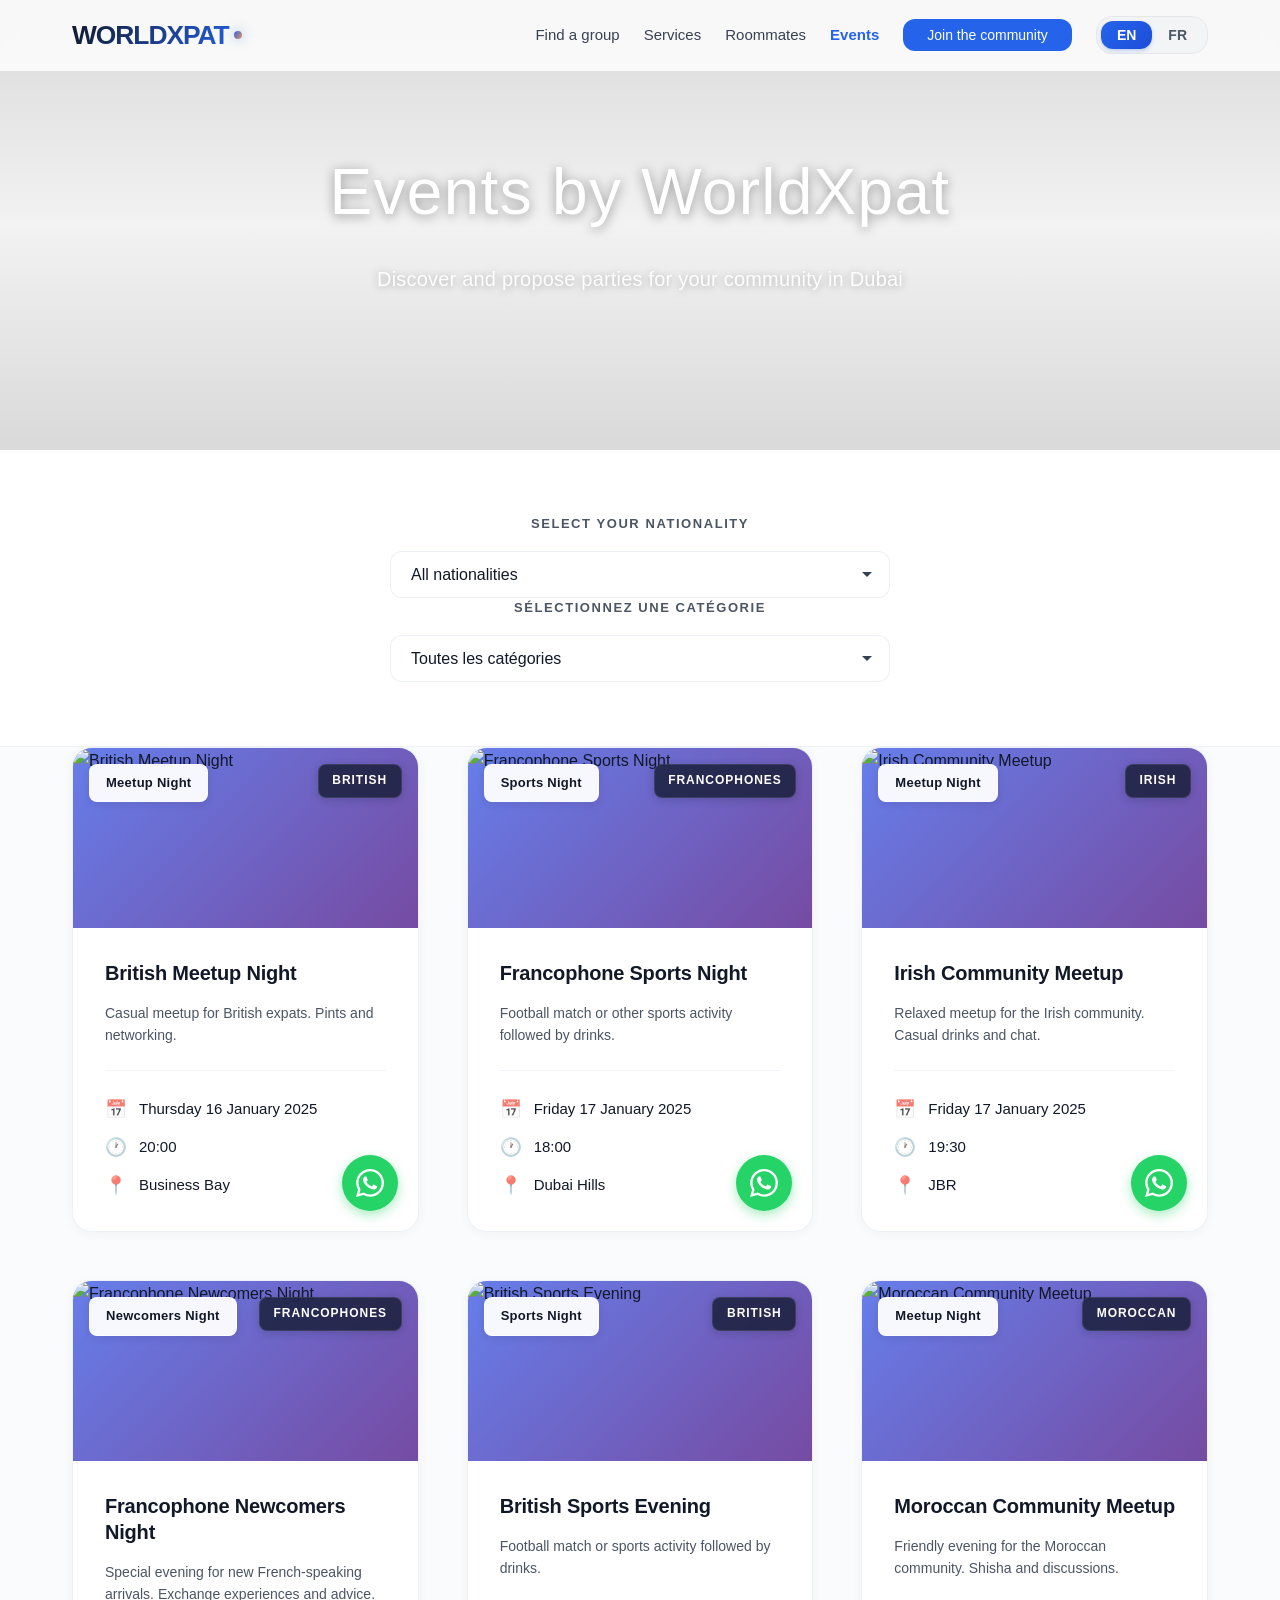
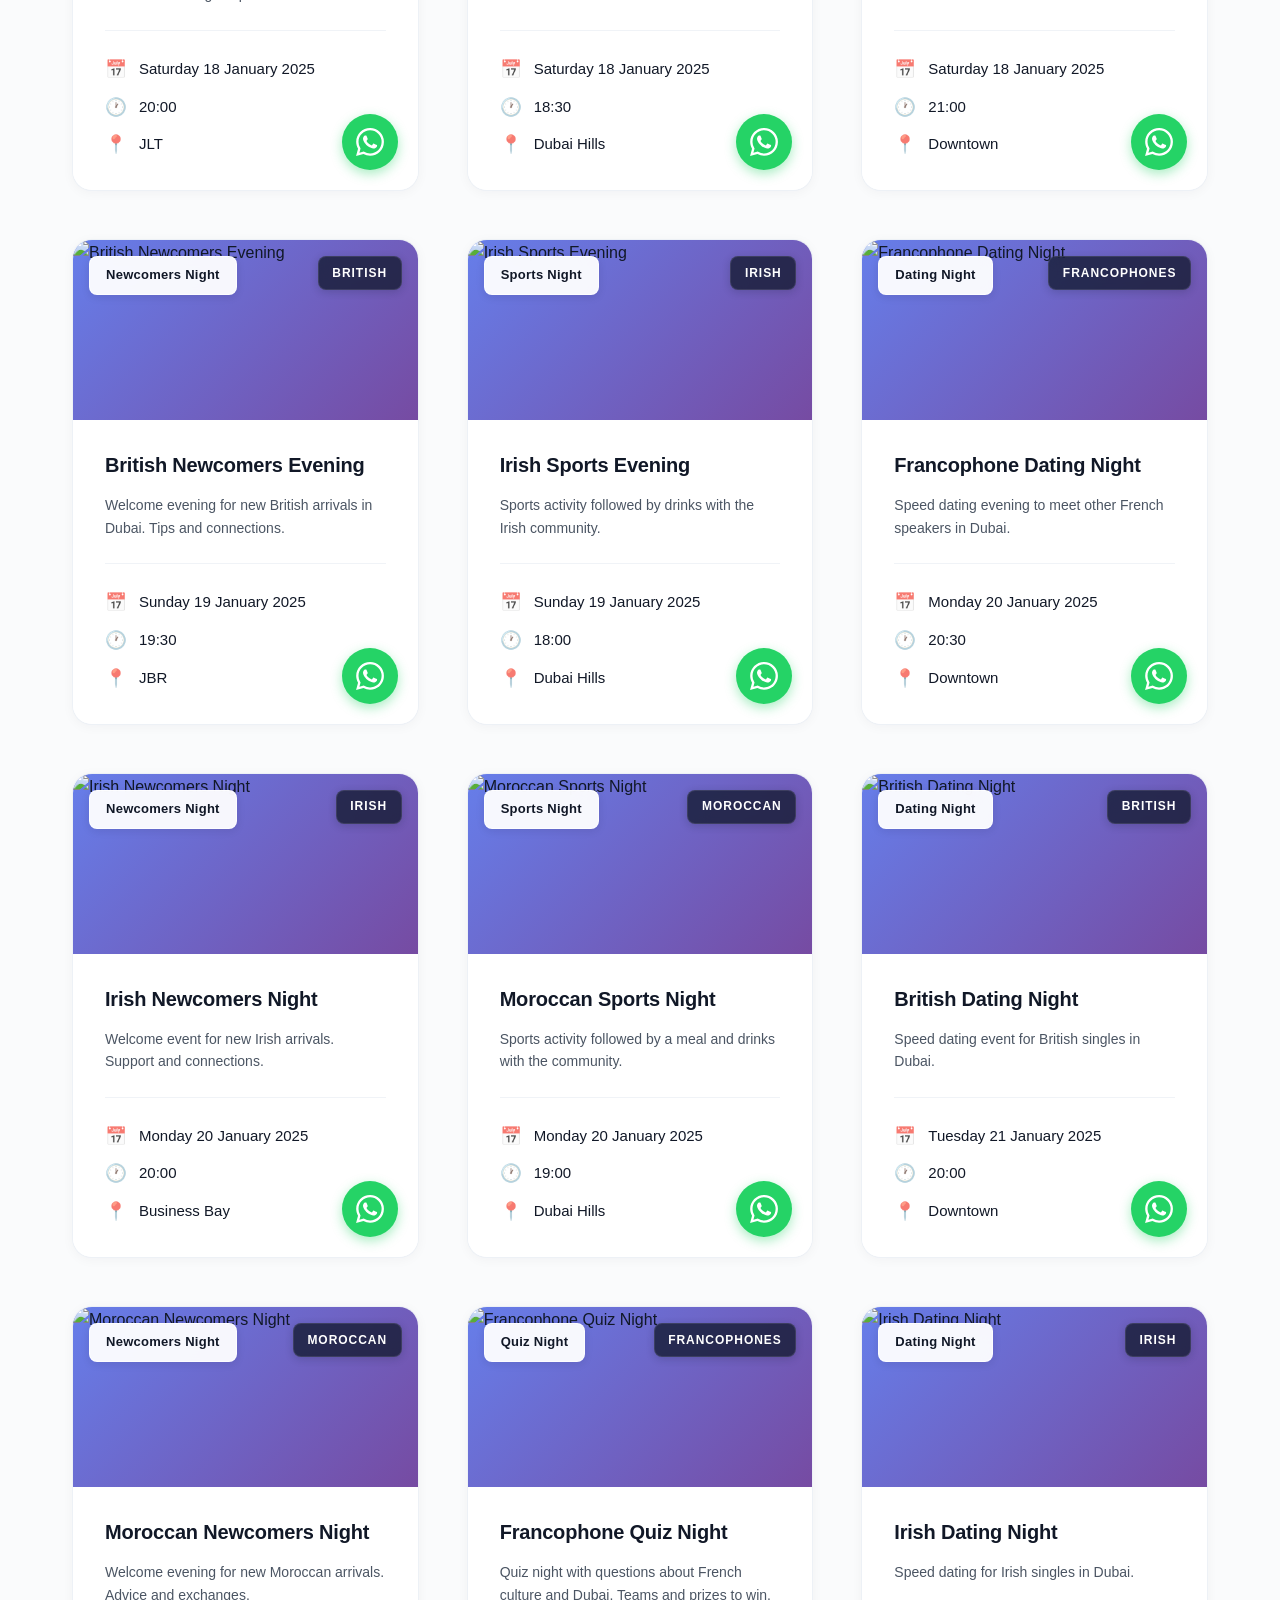
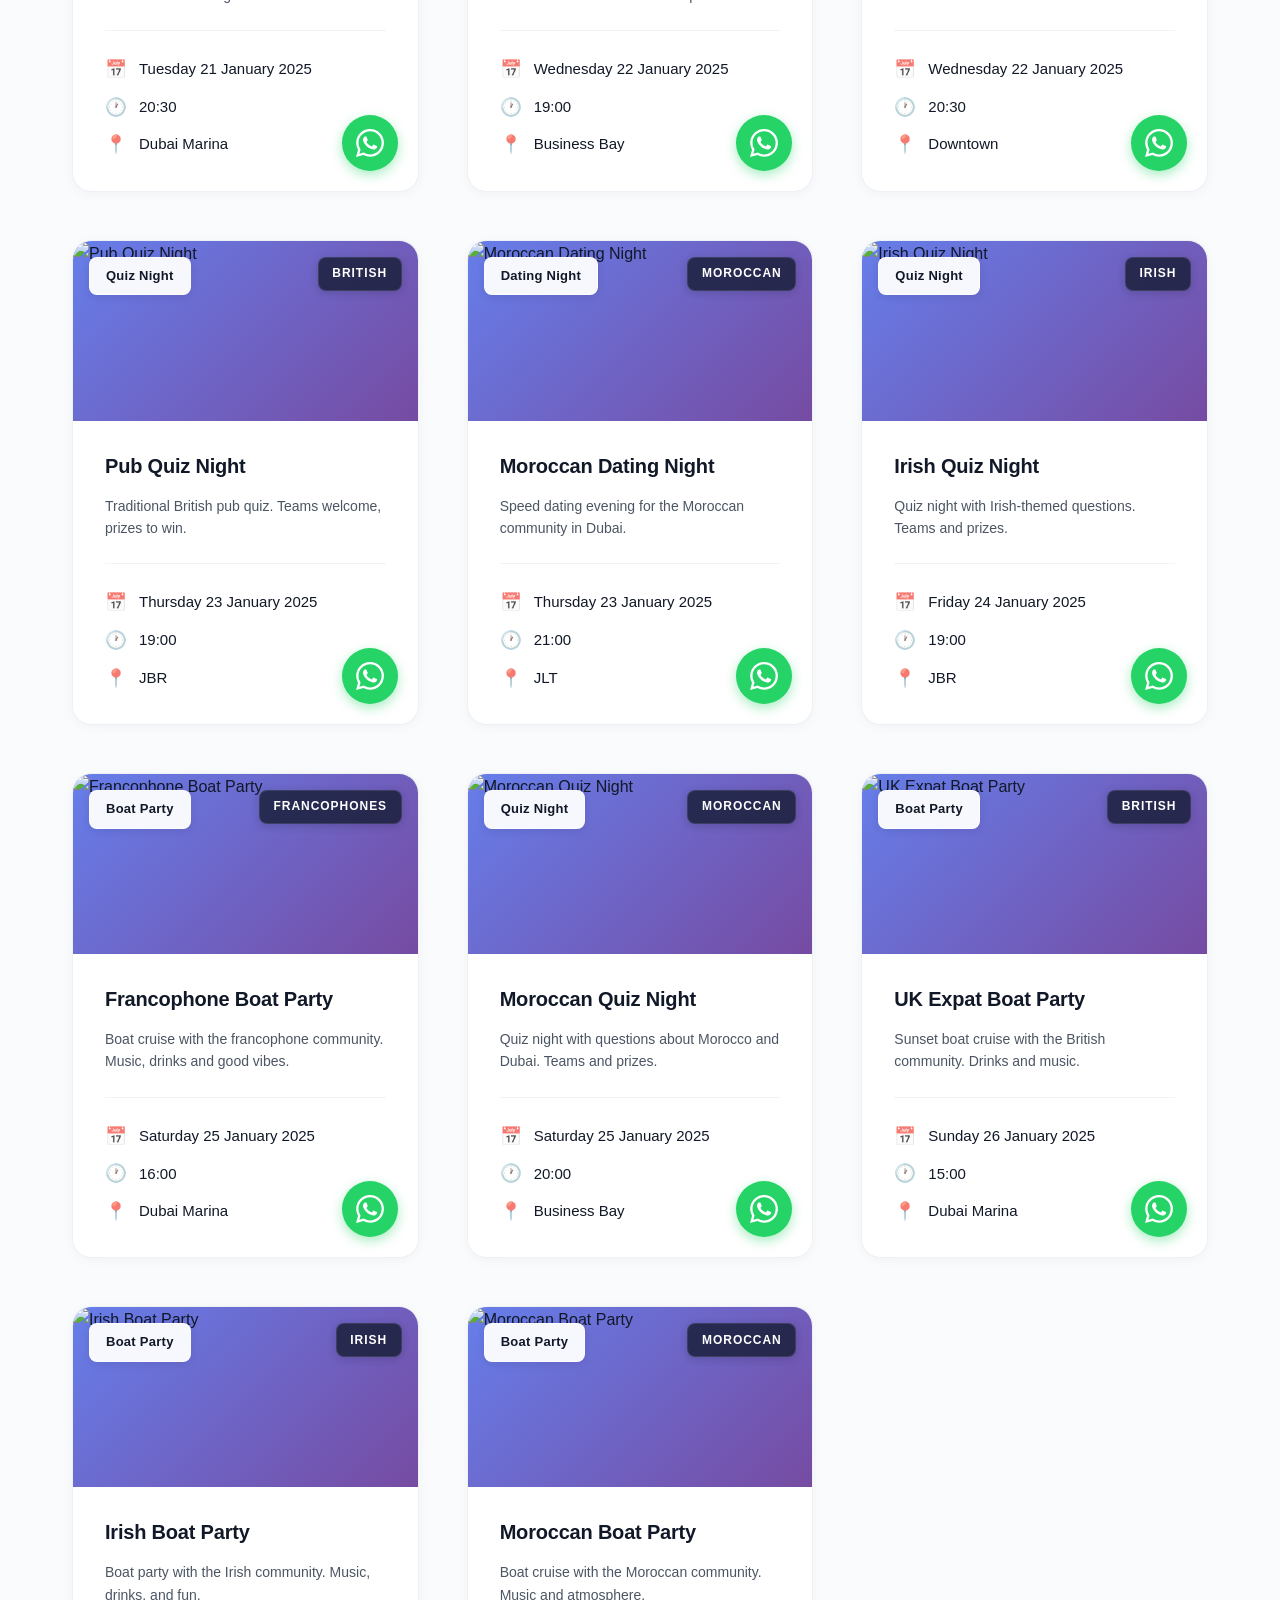
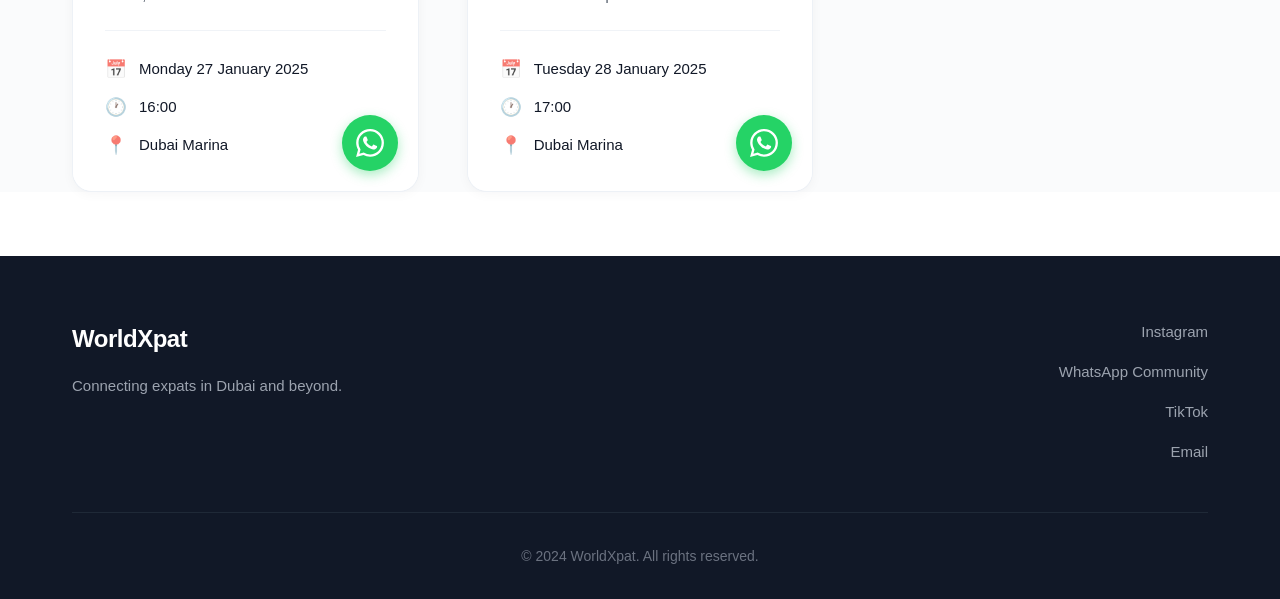
==== commit e2d2bdcc: "Refactor nationality selector into filters section" ====
--- a/WXPP/events.html
+++ b/WXPP/events.html
@@ -44,18 +44,35 @@
     </div>
   </section>
 
-  <!-- Nationality Selector -->
+  <!-- Filters Section -->
   <section class="events-filter-section">
     <div class="container">
       <div class="events-filter-container">
-        <label for="nationalitySelect" class="events-filter-label" data-i18n="events_select_nationality">Sélectionnez votre nationalité</label>
-        <select id="nationalitySelect" class="events-nationality-select">
-          <option value="" data-i18n="events_all_nationalities">Toutes les nationalités</option>
-          <option value="FR">🇫🇷 Francophones</option>
-          <option value="GB">🇬🇧 British</option>
-          <option value="IE">🇮🇪 Irish</option>
-          <option value="MA">🇲🇦 Moroccan</option>
-        </select>
+        <div class="events-filter-row">
+          <div class="events-filter-item">
+            <label for="nationalitySelect" class="events-filter-label" data-i18n="events_select_nationality">Sélectionnez votre nationalité</label>
+            <select id="nationalitySelect" class="events-nationality-select">
+              <option value="" data-i18n="events_all_nationalities">Toutes les nationalités</option>
+              <option value="FR">🇫🇷 Francophones</option>
+              <option value="GB">🇬🇧 British</option>
+              <option value="IE">🇮🇪 Irish</option>
+              <option value="MA">🇲🇦 Moroccan</option>
+              <option value="IT">🇮🇹 Italian</option>
+              <option value="SC">🏴󠁧󠁢󠁳󠁣󠁴󠁿 Scottish</option>
+              <option value="WL">🏴󠁧󠁢󠁷󠁬󠁳󠁿 Welsh</option>
+            </select>
+          </div>
+          <div class="events-filter-item">
+            <label for="categorySelect" class="events-filter-label" data-i18n="events_select_category">Sélectionnez une catégorie</label>
+            <select id="categorySelect" class="events-nationality-select">
+              <option value="" data-i18n="events_all_categories">Toutes les catégories</option>
+              <option value="meetup" data-i18n="category_meetup">Meetup</option>
+              <option value="party" data-i18n="category_party">Party</option>
+              <option value="brunch" data-i18n="category_brunch">Brunch</option>
+              <option value="sport" data-i18n="category_sport">Sport</option>
+            </select>
+          </div>
+        </div>
       </div>
     </div>
   </section>
